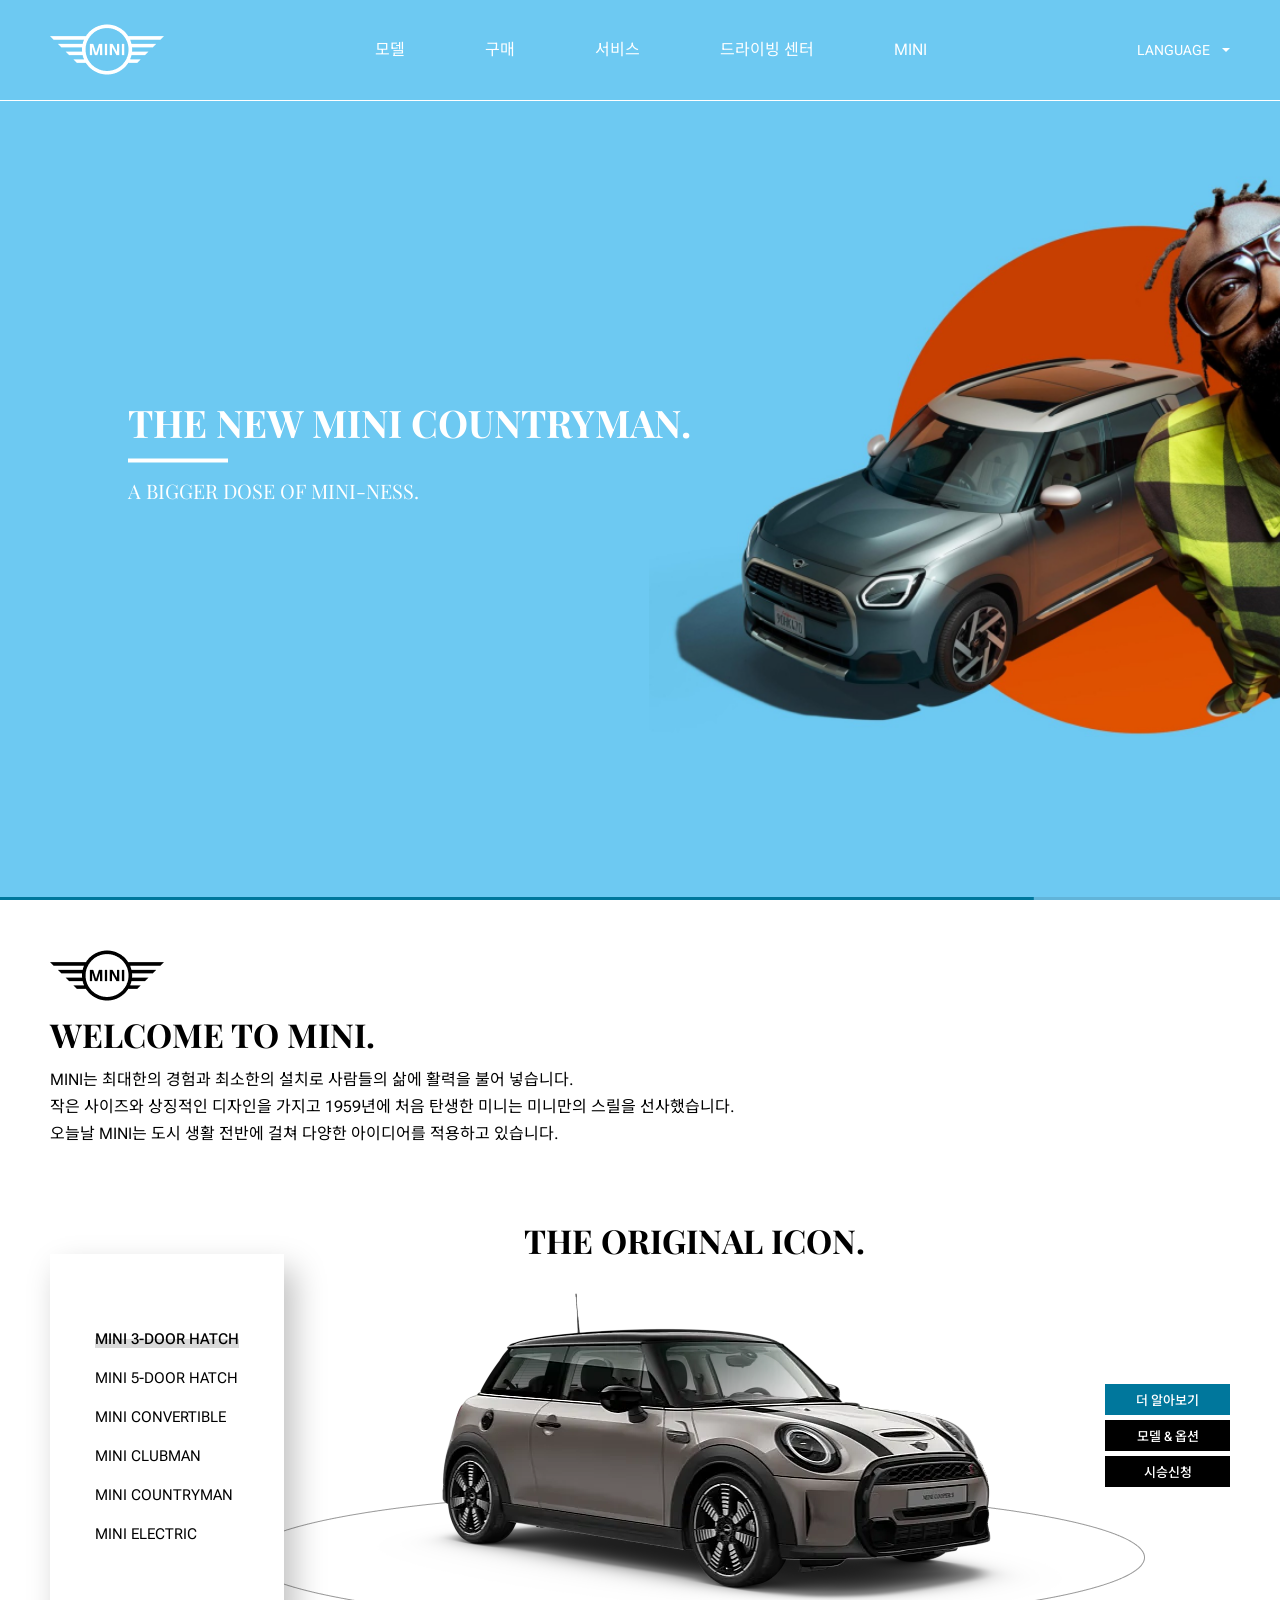
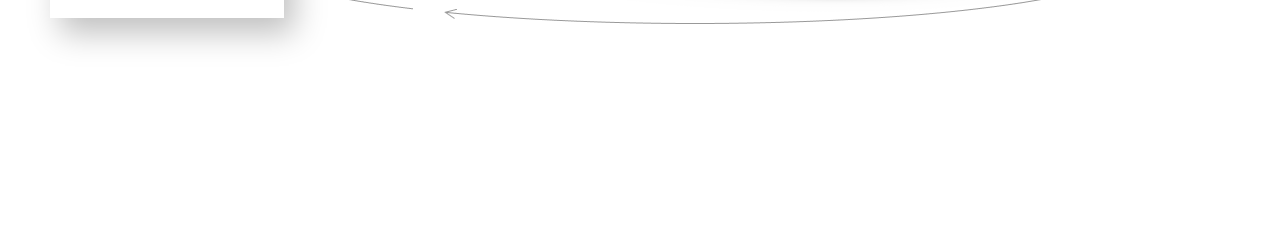
==== index.html @ 8cca173b "MINI/2" ====
<!DOCTYPE html>
<html lang="ko">
<head>
<meta charset="UTF-8">
<meta name="viewport" content="width=device-width, initial-scale=1.0">
<title>MINI</title>
<link rel="shortcut icon" href="images/etc/mini_ico.ico">
<link rel="preconnect" href="https://fonts.googleapis.com">
<link rel="preconnect" href="https://fonts.gstatic.com" crossorigin>
<link href="https://fonts.googleapis.com/css2?family=Noto+Sans+KR:wght@400;500;700&family=Playfair+Display:wght@400;500;600&family=Roboto+Flex:wght@400;500;700&display=swap" rel="stylesheet">
<link rel="stylesheet" href="https://cdn.jsdelivr.net/npm/swiper@11/swiper-bundle.min.css" />
<link rel="stylesheet" href="css/MINI.css">
<script src="https://cdn.jsdelivr.net/npm/swiper@11/swiper-bundle.min.js"></script>
<script src="https://code.jquery.com/jquery-1.12.4.min.js"></script>
<script src="JS/MINI.js"></script>
</head>
<body>
<div class="container">
        <div id="main">
            <div class="top" >
                <div class="top_inner">
                    <h1><a href="">로고</a></h1>
            <nav id="gnb">
                <ul>
                    <li><a href="">모델</a>
                        <div class="car_menu">
                            <div class="menu_inner">
                                <ul class="twoDepth">
                                    <li><a href=""><span>뉴 MINI 패밀리</span></a>
                                        <ul class="threeDepth">
                                            <li><a href="">New All-electric MINI Cooper</a></li>
                                            <li><a href="">New All-electric MINI Countryman</a></li>
                                            <li><a href="">New MINI Countryman</a></li>
                                        </ul>
                                    </li>
                                    <li><a href=""><span>전기차</span></a>
                                        <ul class="threeDepth">
                                            <li><a href="">MINI Electric</a></li>
                                        </ul>
                                    </li>
                                    <li><a href=""><span>내연기관차</span></a>
                                        <ul class="threeDepth">
                                            <li><a href="">MINI 3-Door Hatch</a></li>
                                            <li><a href="">MINI 5-Door Hatch</a></li>
                                            <li><a href="">MINI Convertible</a></li>
                                            <li><a href="">MINI Clubman</a></li>
                                            <li><a href="">MINI Countryman</a></li>
                                            <li><a href="">JOHN COOPER WORKS</a></li>
                                        </ul>
                                    </li>
                                </ul>
                                <div class="model_image">
                                    <img src="images/etc/gnb_new_1.png" alt=""></div>
                            </div>
                        </div>
                    </li>
                    <li><a href="">구매</a>
                        <div class="menu">
                            <div class="menu_inner">
                                <ul class="twoDepth">
                                    <li><a href="">Welcome to MINI</a>
                                        <ul class="threeDepth">
                                            <li><a href="">MINI 전시장</a></li>
                                            <li><a href="">MINI SHOP ONLINE </a></li>
                                            <li><a href="">시승 신청</a></li>
                                            <li><a href="">드라이빙 센터</a></li>
                                        </ul>
                                    </li>
                                    <li><a href="">MINI 프로모션</a>
                                        <ul class="threeDepth">
                                            <li><a href="">이 달의 프로모션</a></li>
                                        </ul>
                                    </li>
                                    <li><a href="">MINI 금융 & 보험</a>
                                        <ul class="threeDepth">
                                            <li><a href="">금융 프로그램</a></li>
                                            <li><a href="">보험 서비스</a></li>
                                        </ul>
                                    </li>
                                    <li><a href="">MINI USED CAR NEXT</a>
                                        <ul class="threeDepth">
                                            <li><a href="">공식 인증 중고차</a></li>
                                            <li><a href="">내 차 판매 문의</a></li>
                                            <li><a href="">희망 차량 등록 알림</a></li>
                                            <li><a href="">트레이드 인 & 재구매 프로그램</a></li>
                                        </ul>
                                    </li>
                                    <li><a href="">MINI 스페셜 세일즈</a>
                                        <ul class="threeDepth">
                                            <li><a href="">CORPORATE SALES</a></li>
                                            <li><a href="">DIPLOMAT SALES</a></li>
                                            <li><a href="">MILITARY SALES</a></li>
                                        </ul>
                                    </li>
                                </ul>
                            </div>
                        </div>
                    </li>
                    <li><a href="">서비스</a>
                        <div class="menu">
                            <div class="menu_inner">
                                <ul class="twoDepth">
                                    <li><a href="">MINI 서비스</a>
                                        <ul class="threeDepth">
                                            <li><a href="">보증서 / MSI 조회</a></li>
                                            <li><a href="">모빌리티 서비스</a></li>
                                            <li><a href="">MINI 서비스 캠페인</a></li>
                                            <li><a href="">고장 및 사고 관리</a></li>
                                        </ul>
                                    </li>
                                    <li><a href="">MINI 오리지널 부품 & 액세서리</a>
                                        <ul class="threeDepth">
                                            <li><a href="">오리지널 부품 정보</a></li>
                                            <li><a href="">부품 정보 조회</a></li>
                                            <li><a href="">오리지널 액세서리</a></li>
                                            <li><a href="">휠 & 타이어</a></li>
                                            <li><a href="">라이프 스타일</a></li>
                                        </ul>
                                    </li>
                                    <li><a href="">MINI 커넥티드</a>
                                        <ul class="threeDepth">
                                            <li><a href="">커넥티드 소개</a></li>
                                            <li><a href="">앱</a></li>
                                            <li><a href="">텔레서비스</a></li>
                                            <li><a href="">맵 업데이트</a></li>
                                            <li><a href="">디지털 서비스 샵</a></li>
                                        </ul>
                                    </li>
                                    <li><a href="">MINI 서비스 센터</a>
                                        <ul class="threeDepth">
                                            <li><a href="">MINI 서비스 센터 바로가기</a></li>
                                        </ul>
                                    </li>
                                </ul>
                            </div>
                        </div>
                    </li>
                    <li><a href="">드라이빙 센터</a></li>
                    <li><a href="">MINI</a>
                        <div class="menu">
                            <div class="menu_inner">
                                <ul class="twoDepth">
                                    <li><a href="">MINI 소식 & 이벤트</a>
                                        <ul class="threeDepth">
                                            <li><a href="">MINI 뉴스레터</a></li>
                                            <li><a href="">2024 MINI 모바일 캘린더</a></li>
                                            <li><a href="">2023/2024 MINI JCW CHALLENGE</a></li>
                                        </ul>
                                    </li>
                                    <li><a href="">혁신 & 디자인</a>
                                        <ul class="threeDepth">
                                            <li><a href="">MINI CONCEPT ACEMAN</a></li>
                                        </ul>
                                    </li>
                                    <li><a href="">컨택 포인트</a>
                                        <ul class="threeDepth">
                                            <li><a href="">MINI 커뮤니케이션 센터</a></li>
                                        </ul>
                                    </li>
                                </ul>
                            </div>
                        </div>
                    </li>
                </ul>
            </nav>
            <nav id="mobile">
                <ul>
                    <li><a href="">모델</a>
                        <ul class="twoDepth">
                            <li><a href="">뉴 MINI 패밀리</a>
                                <ul class="threeDepth">
                                    <li><a href="">New All-electric MINI Cooper</a></li>
                                    <li><a href="">New All-electric MINI Countryman</a></li>
                                    <li><a href="">New MINI Countryman</a></li>
                                </ul>
                            </li>
                            <li><a href="">전기차</a>
                                <ul class="threeDepth">
                                    <li><a href="">MINI Electric</a></li>
                                </ul>
                            </li>
                            <li><a href="">내연기관차</a>
                                <ul class="threeDepth">
                                    <li><a href="">MINI 3-Door Hatch</a></li>
                                    <li><a href="">MINI 5-Door Hatch</a></li>
                                    <li><a href="">MINI Convertible</a></li>
                                    <li><a href="">MINI Clubman</a></li>
                                    <li><a href="">MINI Countryman</a></li>
                                    <li><a href="">JOHN COOPER WORKS</a></li>
                                </ul>
                            </li>
                        </ul>
                    </li>
                    <li><a href="">구매</a>
                        <ul class="twoDepth">
                            <li><a href="">Welcome to MINI</a>
                                <ul class="threeDepth">
                                    <li><a href="">MINI 전시장</a></li>
                                    <li><a href="">MINI SHOP ONLINE </a></li>
                                    <li><a href="">시승 신청</a></li>
                                    <li><a href="">드라이빙 센터</a></li>
                                </ul>
                            </li>
                            <li><a href="">MINI 프로모션</a>
                                <ul class="threeDepth">
                                    <li><a href="">이 달의 프로모션</a></li>
                                </ul>
                            </li>
                            <li><a href="">MINI 금융 & 보험</a>
                                <ul class="threeDepth">
                                    <li><a href="">금융 프로그램</a></li>
                                    <li><a href="">보험 서비스</a></li>
                                </ul>
                            </li>
                            <li><a href="">MINI USED CAR NEXT</a>
                                <ul class="threeDepth">
                                    <li><a href="">공식 인증 중고차</a></li>
                                    <li><a href="">내 차 판매 문의</a></li>
                                    <li><a href="">희망 차량 등록 알림</a></li>
                                    <li><a href="">트레이드 인 & 재구매 프로그램</a></li>
                                </ul>
                            </li>
                            <li><a href="">MINI 스페셜 세일즈</a>
                                <ul class="threeDepth">
                                    <li><a href="">CORPORATE SALES</a></li>
                                    <li><a href="">DIPLOMAT SALES</a></li>
                                    <li><a href="">MILITARY SALES</a></li>
                                </ul>
                            </li>
                        </ul>
                    </li>
                    <li><a href="">서비스</a>
                        <ul class="twoDepth">
                            <li><a href="">MINI 서비스</a>
                                <ul class="threeDepth">
                                    <li><a href="">보증서 / MSI 조회</a></li>
                                    <li><a href="">모빌리티 서비스</a></li>
                                    <li><a href="">MINI 서비스 캠페인</a></li>
                                    <li><a href="">고장 및 사고 관리</a></li>
                                </ul>
                            </li>
                            <li><a href="">MINI 오리지널 부품 & 액세서리</a>
                                <ul class="threeDepth">
                                    <li><a href="">오리지널 부품 정보</a></li>
                                    <li><a href="">부품 정보 조회</a></li>
                                    <li><a href="">오리지널 액세서리</a></li>
                                    <li><a href="">휠 & 타이어</a></li>
                                    <li><a href="">라이프 스타일</a></li>
                                </ul>
                            </li>
                            <li><a href="">MINI 커넥티드</a>
                                <ul class="threeDepth">
                                    <li><a href="">커넥티드 소개</a></li>
                                    <li><a href="">앱</a></li>
                                    <li><a href="">텔레서비스</a></li>
                                    <li><a href="">맵 업데이트</a></li>
                                    <li><a href="">디지털 서비스 샵</a></li>
                                </ul>
                            </li>
                            <li><a href="">MINI 서비스 센터</a>
                                <ul class="threeDepth">
                                    <li><a href="">MINI 서비스 센터 바로가기</a></li>
                                </ul>
                            </li>
                        </ul>
                    </li>
                    <li><a href="">드라이빙 센터</a></li>
                    <li><a href="">MINI</a>
                        <ul class="twoDepth">
                            <li><a href="">MINI 소식 & 이벤트</a>
                                <ul class="threeDepth">
                                    <li><a href="">MINI 뉴스레터</a></li>
                                    <li><a href="">2024 MINI 모바일 캘린더</a></li>
                                    <li><a href="">2023/2024 MINI JCW CHALLENGE</a></li>
                                </ul>
                            </li>
                            <li><a href="">혁신 & 디자인</a>
                                <ul class="threeDepth">
                                    <li><a href="">MINI CONCEPT ACEMAN</a></li>
                                </ul>
                            </li>
                            <li><a href="">컨택 포인트</a>
                                <ul class="threeDepth">
                                    <li><a href="">MINI 커뮤니케이션 센터</a></li>
                                </ul>
                            </li>
                        </ul>
                    </li>
                </ul>
            </nav>
            <div class="lang">
                <a href="">LANGUAGE</a>
                <ul>
                    <li><a href="">KOR</a></li>
                    <li><a href="">ENG</a></li>
                    <li><a href="">JPN</a></li>
                </ul>
            </div>
            <a href="" id="tab">tab</a>
                </div>
            </div>
        <div id="main_slider">
            <div class="main_swiper mainSwiper">
                <div class="swiper-wrapper">
                    <div class="swiper-slide">
                        <div class="desktop">
                            <img class="over" src="images/etc/slider1_hover.png" alt="">
                            <img class="default" src="images/etc/slider1.png" alt="slider1">                        
                        </div>
                        <div class="mobile">
                            <img class="over" src="images/etc/slider1_m_hover.png" alt="">
                            <img class="default" src="images/etc/slider1_m.png" alt="slider1"> 
                        </div>
                        <div class="desc">
                            <h4>THE NEW MINI COUNTRYMAN.</h4>
                            <span></span>
                            <p class="subtitle">A BIGGER DOSE OF MINI-NESS.</p>
                        </div>
                    </div>
                    <div class="swiper-slide">
                        <div class="desktop">
                            <img class="over" src="images/etc/slider2_hover.png" alt="slider2">
                            <img class="default" src="images/etc/slider2.png" alt="">        
                        </div>
                        <div class="mobile">
                            <img class="over" src="images/etc/slider2_m_hover.png" alt="">
                            <img class="default" src="images/etc/slider2_m.png" alt="slider1"> 
                        </div>
                        <div class="desc">
                            <h4>THE NEW ALL-ELECTRIC MINI<br>COUNTRYMAN.</h4>
                            <span></span>
                            <p class="subtitle">LOOK WHO’S GONE ELECTRIC.</p>
                        </div>
                    </div>
                    <div class="swiper-slide">
                        <div class="desktop">
                            <img class="over" src="images/etc/slider3_hover.png" alt="slider3">
                            <img class="default" src="images/etc/slider3.png" alt="">
                        </div>
                        <div class="mobile">
                            <img class="over" src="images/etc/slider3_m_hover.png" alt="">
                            <img class="default" src="images/etc/slider3_m.png" alt="slider1"> 
                        </div>
                        <div class="desc">
                            <h4>THE NEW ALL-ELECTRIC MINI<br>COOPER.</h4>
                            <span></span>
                            <p class="subtitle">100% CONCENTRATED COOPER.</p>
                        </div>
                    </div>
                </div>
                <div class="autoplay-progress">
                    <svg viewBox="0 0 100 10">
                        <line x1="0" y1="0" x2="100" y2="0">
                    </svg>
                <span></span>
                </div>
            </div>
        </div>
    </div>
    <div id="sub">
        <div class="heading">
            <h3><img src="images/etc/sub_logo.png" alt="MINI"></h3>
            <h4>WELCOME TO MINI.</h4>
            <div class="desc">
                <span>MINI는 최대한의 경험과 최소한의 설치로 사람들의 삶에 활력을 불어 넣습니다.</span>
                <span>작은 사이즈와 상징적인 디자인을 가지고 1959년에 처음 탄생한 미니는 미니만의 스릴을 선사했습니다. </span>
                <span>오늘날 MINI는 도시 생활 전반에 걸쳐 다양한 아이디어를 적용하고 있습니다.</span>        
            </div>

        </div>
        <div id="car_configurator">
            <nav class="car">
                <ul>
                    <li class="on three_door" ><a href=""><span class="three_door">MINI 3-DOOR HATCH</span> </a></li>
                    <li class="five_door"><a href=""><span class="five_door">MINI 5-DOOR HATCH</span> </a></li>
                    <li class="conver"><a href=""><span class="conver">MINI CONVERTIBLE</span> </a></li>
                    <li class="club"><a href=""><span class="club">MINI CLUBMAN</span> </a></li>
                    <li class="country"><a href=""> <span class="country">MINI COUNTRYMAN</span> </a></li>
                    <li class="elec"><a href=""> <span class="elec">MINI ELECTRIC</span> </a></li>
                </ul>
            </nav>
            <div class="car_detail">
                <ul>
                    <li class="active">
                        <h4>THE ORIGINAL ICON.</h4>
                        <img src="images/3_door/car_0.png" alt="" draggable="false">
                        <div class="information">
                            <p class="seater">4인승</p>
                            <p class="luggage">211 – 731 L 트렁크 공간</p>
                            <p class="power">최고 출력: 100 KW (136 PS) – 141KW (192 PS)</p>
                        </div>
                    </li>
                    <li>
                        <h4>THE ORIGINAL ICON, BUT MORE DOORS.</h4>
                        <img src="images/5-door/car_0.png" alt="" draggable="false">
                        <div class="information">
                            <p class="seater">4인승</p>
                            <p class="luggage">211 – 731 L 트렁크 공간</p>
                            <p class="power">최고 출력: 100 KW (136 PS) – 141KW (192 PS)</p>
                        </div>
                    </li>
                    <li>
                        <h4>PURE UNFILTERED EXCITEMENT.</h4>
                        <img src="images/convertible/car_0.png" alt="" draggable="false">
                        <div class="information">
                            <p class="seater">4인승</p>
                            <p class="luggage">160 – 215 L 트렁크 공간</p>
                            <p class="power">최고 출력: 100 KW (136 PS) – 141 KW (192 PS)</p>
                        </div>
                        
                    </li>
                    <li>
                        <h4><p>THE MOST REFINED, </p>SOPHISTICATED MINI EVER MADE.</h4>
                        <img src="images/clubman/car_0.png" alt="" draggable="false">
                        <div class="information">
                            <p class="seater">5인승</p>
                            <p class="luggage">360 – 1250 L 트렁크 공간</p>
                            <p class="power">최고 출력: 100 KW (136 PS) – 141KW (192 PS)</p>
                        </div>
                    </li>
                    <li>
                        <h4>GET READY TO START EXPLORING.</h4>
                        <img src="images/countryman/car_0.png" alt="" draggable="false">
                        <div class="information">
                            <p class="seater">5인승</p>
                            <p class="luggage">450 – 1390 L 트렁크 공간</p>
                            <p class="power">최고 출력: 100 KW (136 PS) – 141KW (192 PS)</p>
                        </div>
                        
                    </li>
                    <li>
                        <h4>THE FIRST ALL-ELECTRIC MINI.</h4>
                        <img class="elec" src="images/electric/car_0.png" alt="" draggable="false">
                        <div class="information">
                            <p class="seater">4인승</p>
                            <p class="luggage">211 – 731 L 트렁크 공간</p>
                            <p class="power">최고 출력: 135 kW (184 PS)</p>
                            <p class="acceration">0-100 km/h: 7.3초</p>    
                        </div>
                    </li>
                </ul>
            </div>
            <div class="button">
                <ul>
                    <li><a href="" class="more">더 알아보기</a></li>
                    <li><a href="" class="select">모델 & 옵션</a></li>
                    <li><a href="" class="test">시승신청</a></li>
                </ul>
            </div>
        </div>
    </div>
</div>



</body>
</html>
---- css/MINI.css ----
@charset "utf-8";
body, h1, h2, h3, h4, h5, h6, p, ul, ol, table, dl, dd {
	margin: 0;
	padding: 0;
}
h1 {
	font-size: 16px;
}
a {
	text-decoration: none;
	color: #000;
}
ul, ol, li {
	list-style: none;
}
img {
	max-width: 100%;
	vertical-align: top;
	border: none;
}
body {
    font-family: "Roboto Flex", "Playfair Display", "Noto Sans KR", sans-serif ;
}
body.fixed {
	overflow-y: hidden;
}
#main {
	height: 100vh;
	position: relative;
	overflow-x: hidden;
	font-size: 1em;
}
#main .top {
	position: absolute;
	left: 0;
	top: 0;
	width: 100%;
	border-bottom: 1px solid #fff;
	z-index: 1000;
	position: relative;
	transition: 0.2s;
}
#main .top.active {
	background-color: #fff;
}
#main .top .top_inner {
	max-width: 1180px;
	height: 100px;
	margin: 0 auto;
	display: flex;
	justify-content: space-between;
	align-items: center;
}
#main .top .top_inner h1 a {
	display: block;
	width: 115px;
	height: 52px;
	text-indent: -999px;
	overflow: hidden;
	background: url(../images/etc/main_logo.png);
}
#main .top.active .top_inner h1 a {
	background: url(../images/etc/sub_logo.png);
}
#gnb > ul {
	display: flex;
	justify-content: space-between;
	white-space: nowrap;
}
#gnb > ul > li > a {
	display: block;
	padding: 0 40px;
	line-height: 100px;
	color: #fff;
	position: relative;
} 
#gnb > ul > li.on > a::after,
#gnb > ul > li:hover > a::after {
	position: absolute;
	content: "";
	left: 0;
	bottom: 0;
	height: 3px;
	width: 100%;
	background-color: #00779C;
}
#main .top.active #gnb > ul > li > a {
	font-weight: 500;
	color: #000;
}
#main .top.active #gnb > ul > li.on > a,
#main .top.active #gnb > ul > li:hover > a {
	color: #00779C;
}
#gnb .car_menu,
#gnb .menu {
	display: none;
	position: absolute;
	left: 0;
	top: 100px;
	width: 100%;
	padding: 50px 0;
	margin: 0 auto;
	background-color: #fff;
	border-top: 1px solid #e1e1e1;
}
#gnb .menu {
	height: 400px;
}
/* #gnb .menu */
#gnb .car_menu .menu_inner {
	display: flex;
	justify-content: space-between;
	align-items: flex-start;
	max-width: 1180px;
	margin: 0 auto;
}
#gnb .car_menu .menu_inner .model_image img {
	width: 100%;
	height: 100%;
	object-fit: cover;
}
#gnb > ul > li > .car_menu .menu_inner ul.twoDepth {
	display: flex;
	flex-direction: column;
	justify-content: space-between;
	gap: 10px;
}
#gnb .car_menu > .menu_inner ul.twoDepth {
	display: flex;
	justify-content: space-between;
	gap: 50px;

}
#gnb .car_menu > .menu_inner ul.twoDepth > li span {
	display: inline-block;
	line-height: 50px;
	font-weight: 500;
}
#gnb .car_menu > .menu_inner ul.threeDepth li {
	border-bottom: 1px solid #f1f1f1;
	transition: 0.2s;
}
#gnb .car_menu > .menu_inner ul.threeDepth li:hover,
#gnb .car_menu > .menu_inner ul.threeDepth li.on {
	border-bottom: 1px solid #00779C;
	position: relative;
} 
#gnb .car_menu > .menu_inner ul.threeDepth li:hover::after,
#gnb .car_menu > .menu_inner ul.threeDepth li.on::after {
	position: absolute;
	content: "";
	top: 50%;
	transform: translateY(-50%);
	right: -10px;
	width: 6px;
	height: 10px;
	background: url(../images/etc/arrow.png);
}
#gnb .car_menu > .menu_inner ul.threeDepth li a {
	display: inline-block;
	line-height: 50px;
}
#gnb .car_menu > .menu_inner ul.threeDepth li.on a,
#gnb .car_menu > .menu_inner ul.threeDepth li:hover a {
	color: #00779C;
}
/**/
#gnb .menu .menu_inner > ul.twoDepth {
	display: flex;
	justify-content: space-between;
	width: 800px;
	margin: 0 auto;
	z-index: 1000;
}
#gnb .menu .menu_inner > ul.twoDepth > li {
	text-align: center;
}
#gnb .menu .menu_inner > ul.twoDepth > li > a {
	display: inline-block;
	line-height: 50px;
	font-weight: 500;
}
#gnb .menu .menu_inner > ul.twoDepth > li.on > a, 
#gnb .menu .menu_inner > ul.twoDepth > li:hover > a {
	color: #00779C;
}
#gnb .menu .menu_inner > ul.twoDepth ul.threeDepth li a {
	display: inline-block;
	line-height: 50px;
	color: #444;
}
#gnb .menu .menu_inner > ul.twoDepth ul.threeDepth li a:focus,
#gnb .menu .menu_inner > ul.twoDepth ul.threeDepth li a:hover {
	text-decoration: underline;
}
#mobile {
	display: none;
}
/*나중에 하기*/

#main .top .top_inner .lang {
	position: relative;	
}
#main .top .top_inner .lang > a {
	display: block;
	color: #fff;
	font-size: 0.875em;
	padding-right: 20px;
}
#main .top .top_inner .lang ul {
	display: none;
	position: absolute;
	left: 50%;
	transform: translateX(-50%);
	top: 20px;
	z-index: 1001;
}
#main .top .top_inner .lang ul li > a {
	display: block;
	padding: 10px 30px;
	background-color: #f5f5f5;
	color: #000;
	/* border-bottom: 1px solid #999; */
	font-size: 0.875em;
}
#main .top.active .top_inner .lang > a {
	color: #000;
}
#main .top .top_inner .lang > a::after {
	position: absolute;
	content: "";
	right: 0;
	top: 40%;
	height: 2px;
	border: 4px solid transparent;
	transform: rotate(0);
	border-top-color: #fff;
	border-style: solid;
	transition: 0.2s;
}
#main .top .top_inner .lang.active > a::after {
	top: 0;
	transform: rotate(180deg);
}
#main .top.active .top_inner .lang > a::after {
	border-top-color: #000;
}
#main .top .top_inner a#tab {
	display: none;
}
#main_slider {
	width: 100%;
	height: 100%;
	position: absolute;
	left: 0;
	top: 0;
}
#main_slider .main_swiper {
	position: relative;
	width: 100%;
	height: 100%;
	overflow: hidden;
}
#main_slider .swiper-slide .desc {
	position: absolute;
	left: 10%;
	top: 50%;
	transform: translateY(-50%);
	color: #fff;
}
#main_slider .swiper-slide .desc h4 {
	font-size: 2.375em;
	font-family: "Playfair Display";
}
#main_slider .swiper-slide .desc span {
	display: inline-block;
	padding: 2px 50px;
	background-color: #fff;
}
#main_slider .swiper-slide .desc p.subtitle {
	font-size: 1.25em;
	padding-top: 10px;
	font-family: "Playfair Display";
}
#main_slider .swiper-slide .desktop img {
	width: 100%;
	height: 100%;
	object-fit: cover;
	position: relative;
}
#main_slider .swiper-slide .desktop img.default,
#main_slider .swiper-slide .desktop img.over {
	position: absolute;
	left: 0;
	top: 0;
}
#main_slider .swiper-slide .desktop img.default {
	opacity: 1;
}
#main_slider .swiper-slide .desktop img.over {
	opacity: 0;
}
#main_slider:hover .swiper-slide .desktop img.default {
	opacity: 0;
}
#main_slider:hover .swiper-slide .desktop img.over {
	opacity: 1;
}
#main_slider .swiper-slide .mobile {
	display: none;
}
#main_slider .swiper-slide .mobile img {
	width: 100%;
	height: 100%;
	object-fit: cover;
	position: relative;
}
#main_slider .swiper-slide .mobile img.default,
#main_slider .swiper-slide .mobile img.over {
	position: absolute;
	left: 0;
	top: 0;
}
#main_slider .swiper-slide .mobile img.default {
	opacity: 1;
}
#main_slider .swiper-slide .mobile img.over {
	opacity: 0;
}
#main_slider:hover .swiper-slide .mobile img.default {
	opacity: 0;
}
#main_slider:hover .swiper-slide .mobile img.over {
	opacity: 1;
}
#main_slider .autoplay-progress {
	position: absolute;
	left: 0;
	bottom: 0;
	z-index: 10;
	width: 100%;
	height: 3px;
	background-color: rgba(0, 0, 0, 0.1);
}
#main_slider .autoplay-progress svg {
	--progress: 0;
	position: absolute;
	left: 0;
	top: 0;
	z-index: 10;
	width: 100%;
	stroke-width: 4px;
	stroke: #00779C;
	fill: none;
	stroke-dashoffset: calc(100 * (1 - var(--progress)));
	stroke-dasharray: 100;
}
@media only screen and (max-width:1180px) {
	#main {
		font-size: 0.9375em;
	}
	#main .top .top_inner {
		padding: 0 20px;
	}
	#gnb > ul > li > a {
		padding: 0 30px;
	}
	#gnb .car_menu .menu_inner {
		padding: 0 20px;
		gap: 20px;
	}
}
@media only screen and (max-width:980px) {
	#main {
		font-size: 0.875em;
	}
	#gnb {
		display: none;
	}
	#mobile {
		display: none;
		position: fixed;
		right: 0;
		top: 100px;
		padding: 40px 20px;
		width: 90vw;
		height: 100vh;
		background-color: #fff;
		box-sizing: border-box;
		word-break: keep-all;
	}
	#mobile > ul {
		position: relative;
	}
	#mobile > ul > li {
		width: 40%;
		padding: 0 10px;
		border-bottom: 1px solid #eee;
		box-sizing: border-box;
	}
	#mobile > ul > li > a {
		line-height: 60px;
		font-weight: 500;
		padding: 10px 0;
		position: relative;
	}
	#mobile > ul > li.on > a::after,
	#mobile > ul > li:hover > a::after {
		position: absolute;
		bottom: 0;
		left: 0;
		content: "";
		width: 100%;
		height: 2px;
		background-color: #00779C;
	}
	#mobile > ul > li.on > a,
	#mobile > ul > li:hover > a {
		color: #00779C;
	}
	#mobile > ul > li ul.twoDepth {
		display: none;
		position: absolute;
		left: 40%;
		top: 0;
		width: 60%;
		height: 100%;
		padding-left: 20px;

		/* background-color: #9995; */
	}
	#mobile > ul > li ul.twoDepth > li {
		text-align: left;
		background-color: #fff;
		text-wrap: nowrap;
	}
	#mobile > ul > li ul.twoDepth > li > a {
		line-height: 40px;
		position: relative;
		padding-right: 30px;
	}
	#mobile > ul > li ul.twoDepth > li.on > a,
	#mobile > ul > li ul.twoDepth > li:hover > a {
		color: #00779C;
	}
	#mobile > ul > li ul.twoDepth > li.on > a::after,
	#mobile > ul > li ul.twoDepth > li:hover > a::after {
		position: absolute;
		content: "";
		right: 0;
		top: 50%;
		transform: translateY(-50%);
		width: 6px;
		height: 10px;
		background: url(../images/etc/arrow.png);
		transition: 0.2s;
	} 
	#mobile > ul > li ul.twoDepth > li.on > a::after{
		top: 20%;
		transform: rotate(90deg);
	}
	#mobile > ul > li ul.twoDepth > li ul.threeDepth {
		display: none;
		word-break: keep-all;

		margin-right: 10px;
	}
	#mobile > ul > li ul.twoDepth > li ul.threeDepth li {
		background-color: #f6f6f6;
		border-bottom: 1px solid #eaeaea;
		padding-left: 10px;
	}
	#mobile > ul > li ul.twoDepth > li ul.threeDepth li:last-child {
		border-bottom: none;
	}
	#mobile > ul > li ul.twoDepth > li ul.threeDepth li a {
		line-height: 40px;
		/* padding-left: 10px; */
		color: #444;
		font-size: 0.9375em;
	}
	#mobile > ul > li ul.twoDepth > li ul.threeDepth li:hover a {
		text-decoration: underline;
	}
	#main .top .top_inner .lang {
		display: none;
	}
	#main .top .top_inner a#tab.open {
		display: block;
		width: 30px;
		height: 18px;
		text-indent: -999px;
		overflow: hidden;
		background: url(../images/etc/tab_white.png);
	}
	#main .top.active .top_inner a#tab.open {
		background: url(../images/etc/tab.png);
	}
	#main .top .top_inner a#tab.close {
		display: block;
		width: 26px;
		height: 26px;
		text-indent: -999px;
		overflow: hidden;
		background: url(../images/etc/tab_close.png);
	}
	#main_slider .swiper-slide .desktop {
		display: none;
	}
	#main_slider .swiper-slide .mobile {
		display: block;
	}
}
@media only screen and (max-width:560px) {
	#main {
		font-size: 0.875em;
	}
	#main .top .top_inner h1 a {
		display: block;
		width: 80px;
		height: 35px;
		text-indent: -999px;
		overflow: hidden;
		background: url(../images/etc/main_logo_m.png);
	}
	#main .top.active .top_inner h1 a {
		background: url(../images/etc/sub_logo_m.png);
	}
	#main_slider .swiper-slide .desc h4 {
		font-size: 1.375em;
	}
	#main_slider .swiper-slide .desc p.subtitle {
		font-size: 1em;
	}
}

#sub {
	max-width: 1180px;
	/* height: 100vh; */
	margin: 0 auto;
	padding-bottom: 120px;
	font-size: 1em;
	word-break: keep-all;
}
#sub .heading {
	margin-top: 50px;
}
#sub h4 {
	font-family: "Playfair Display";
	font-size: 2.0625em;
	padding: 10px 0;
	display: flex;
}
#sub .desc {
	display: flex;
	flex-direction: column;
}
#sub .desc span {
	/* font-size: 0.875em; */
	line-height: 1.7;
	word-break: break-word;
}
#car_configurator {
	display: flex;
	justify-content: space-between;
	align-items: center;
	padding: 60px 0;
}
#car_configurator nav.car {
	display: block;
	padding: 4.375em 2.5em;
	background: #FFF;
	box-shadow: 10px 15px 30px 0px rgba(0, 0, 0, 0.25);
}
#car_configurator nav.car ul {
	white-space: nowrap;
	display: flex;
	flex-direction: column;
	gap: 10px;
}
#car_configurator nav.car ul li a {
	display: block;
	padding: 5px;
}
#car_configurator nav.car ul li a span {
	font-size: 0.9375em;
}
#car_configurator nav.car ul li:hover a {
	text-decoration: underline;
	color: #555;
}
#car_configurator nav.car ul li.on a span {
	background: linear-gradient(180deg,hsla(0,0%,100%,0) 50%, transparent 0);
}

#car_configurator nav.car ul li.on a span.three_door {
	font-weight: 500;
	background: linear-gradient(180deg,hsla(0,0%,100%,0) 50%,#d9d9d9 0);
}
#car_configurator nav.car ul li.on a span.five_door {
	font-weight: 500;
	background: linear-gradient(180deg,hsla(0,0%,100%,0) 50%,#5381AC 0);
}
#car_configurator nav.car ul li.on a span.conver {
	font-weight: 500;
	background: linear-gradient(180deg,hsla(0,0%,100%,0) 50%,#CED54B 0);
}
#car_configurator nav.car ul li.on a span.club {
	font-weight: 500;
	background: linear-gradient(180deg,hsla(0,0%,100%,0) 50%,#AA2D2A 0);
}
#car_configurator nav.car ul li.on a span.country {
	font-weight: 500;
	background: linear-gradient(180deg,hsla(0,0%,100%,0) 50%,#9CAF88 0);
}
#car_configurator nav.car ul li.on a span.elec {
	font-weight: 500;
	background: linear-gradient(180deg,hsla(0,0%,100%,0) 50%,#E1CA00 0);
}

#car_configurator .car_detail ul li {
	display: none;
	position: relative;
}
#car_configurator .car_detail ul li img {
	width: 100%;
	height: 100%;
	object-fit: cover;
}
#car_configurator .car_detail ul li.active {
	display: block;
}
#car_configurator .car_detail ul li h4 {
	position: absolute;
	left: 50%;
	transform: translateX(-50%);
	top: 0;
	text-align: center;
	display: inline-block;
	white-space: nowrap;
}
#car_configurator .car_detail ul li::after {
	position: absolute;
	content: "";
	left: 50%;
	bottom: 40px;
	transform: translateX(-50%);
	width: 900px;
	height: 133px;
	background: url(../images/etc/car_image_bg.png) no-repeat;
	background-size: cover;
	z-index: -1;
}
#car_configurator .car_detail ul li img.elec {
	background: url(../images/etc/electric_badge.png) no-repeat;
	background-position: 80% 30%;
}

#car_configurator .car_detail ul li .title {
	text-align: center;
}
#car_configurator .car_detail ul li.active {
	display: block;
}
#car_configurator .car_detail ul li .information  {
	display: none;
	position: absolute;
	left: 0;
	bottom: 0;
}
#car_configurator .car_detail ul li .information p {
	position: relative;
	line-height: 30px;
	white-space: nowrap;
	font-size: 0.9375em;
}
#car_configurator .car_detail ul li .information p.seater::before {
	position: absolute;
	left: -30px;
	top: 50%;
	transform: translateY(-50%);
	content: "";
	width: 17px;
	height: 20px;
	background: url(../images/etc/icon_seater.png) no-repeat;
}
#car_configurator .car_detail ul li .information p.luggage::before {
	position: absolute;
	left: -30px;
	top: 50%;
	transform: translateY(-50%);
	content: "";
	width: 20px;
	height: 18px;
	background: url(../images/etc/icon_luggage.png) no-repeat;
}
#car_configurator .car_detail ul li .information p.power::before {
	position: absolute;
	left: -30px;
	top: 50%;
	transform: translateY(-50%);
	content: "";
	width: 21px;
	height: 20px;
	background: url(../images/etc/icon_power.png) no-repeat;
}
#car_configurator .car_detail ul li .information p.acceration::before {
	position: absolute;
	left: -30px;
	top: 50%;
	transform: translateY(-50%);
	content: "";
	width: 21px;
	height: 22px;
	background: url(../images/etc/icon_acceleration.png) no-repeat;
}
#car_configurator .button {
	white-space: nowrap;
}
#car_configurator .button ul {
	display: flex;
	flex-direction: column;
	gap: 5px;
}
#car_configurator .button ul li a {
	display: block;
	padding: 5px 30px;
	background-color: #000;
	color: #fff;
	font-size: 0.8125em;
	font-weight: 500;
	text-align: center;
	border: 1px solid transparent;
	transition: 0.3s;
	box-sizing: border-box;
}
#car_configurator .button ul li:hover a {
	background-color: transparent;
	border: 1px solid #000;
	color: #000;
}
#car_configurator .button ul li a.more {
	background-color: #00779C;
}
#car_configurator .button ul li:hover a.more {
	background-color: transparent;
	border: 1px solid #00779C;
	color: #00779C;
}
@media only screen and (max-width:1180px) {
	#sub {
		/* overflow-x: hidden; */
		font-size: 0.9375em;
		padding: 0 20px;
	}
	#sub h4 {
		font-size: 1.875em;
	}
	#car_configurator {
		display: block;
	}
	#car_configurator .car_detail ul li::after {
		left: auto;
		bottom: auto;
		right: 0;
		top: 20px;
		width: 5em;
		height: 5em;
		background: url(../images/etc/icon_360deg.png);
		background-size: cover;
		border-radius: 45px;
		box-shadow: 2px 2px 10px #444;
		z-index: 1;
	}
	#car_configurator nav.car {
		box-shadow: none;
		padding: 0;
	}
	#car_configurator nav.car ul {
		white-space: nowrap;
		display: flex;
		flex-direction: row;
		justify-content: center;
		gap: 0;
	}
	#car_configurator nav.car ul li {
		text-align: center;
		border-left: 1px solid #9995;
	}
	#car_configurator nav.car ul li:first-child {
		border-left: none;
	}
	#car_configurator nav.car ul li.on a {
		position: relative;
	}
	#car_configurator nav.car ul li.on a::after {
		position: absolute;
		content: "";
		left: 0;
		bottom: 0;
		height: 3px;
		width: 100%;
		background-color: transparent;
	}	
	#car_configurator nav.car ul li.on.three_door a::after {
		background-color: #d9d9d9;
	}
	#car_configurator nav.car ul li.on.five_door a::after {
		background-color: #5381AC;
	}
	#car_configurator nav.car ul li.on.conver a::after {
		background-color: #CED54B;
	}
	#car_configurator nav.car ul li.on.club a::after {
		background-color: #AA2D2A;
	}
	#car_configurator nav.car ul li.on.country a::after {
		background-color: #9CAF88;
	}
	#car_configurator nav.car ul li.on.elec a::after {
		background-color: #E1CA00;
	}
	#car_configurator nav.car ul li.on a span.three_door,
	#car_configurator nav.car ul li.on a span.five_door,
	#car_configurator nav.car ul li.on a span.conver,
	#car_configurator nav.car ul li.on a span.club,
	#car_configurator nav.car ul li.on a span.country,
	#car_configurator nav.car ul li.on a span.elec {
		background: none;
	}
	#car_configurator nav.car ul li a {
		padding: 20px;
	}
	#car_configurator .car_detail ul li h4 {
		top: auto;
		bottom: -30px;
		font-size: 1.875em;
	}
	#car_configurator .button {
		margin-top: 50px;
	}
	#car_configurator .button ul {
		width: 60%;
		margin: 0 auto;
	}

}
@media only screen and (max-width:980px) {
	#car_configurator nav.car ul {
		white-space: nowrap;
		display: flex;
		flex-wrap: wrap;
		flex-direction: row;
		justify-content: center;
		gap: 10px;
	}
	#car_configurator nav.car ul li {
		border-left: none;
		/* border-bottom: 1px solid #9995; */
		width: calc((100% - 20px)/ 3);
		background-color: #eaeaea;
		border-radius: 10px;
	}
	#car_configurator nav.car ul li a {
		display: inline-block;
		padding: 10px;
	}
	#car_configurator .car_detail ul li h4 {
		font-size: 1.3em;
	}
}

@media only screen and (max-width:560px) {
	#sub {
		font-size: 0.875em;
	}
	#car_configurator nav.car ul li {
		width: calc((100% - 40px) / 2);
	}
	#car_configurator .car_detail ul li::after {
		left: auto;
		bottom: auto;
		right: 0;
		top: 20px;
		width: 4.375em;
		height: 4.375em;
		background: url(../images/etc/icon_360deg_m.png);
		background-size: cover;
		border-radius: 45px;
		box-shadow: 2px 2px 10px #444;
		z-index: 1;
	}
	#car_configurator .car_detail ul li h4 {
		display: none;
	}
	#car_configurator .button {
		margin-top: 20px;
	}
	#car_configurator nav.car ul li:hover a {
		text-decoration: none;
	}
	#car_configurator .car_detail ul li img.elec {
		background: url(../images/etc/electric_m_badge.png) no-repeat;
		background-position: 80% 20%;
	}

}
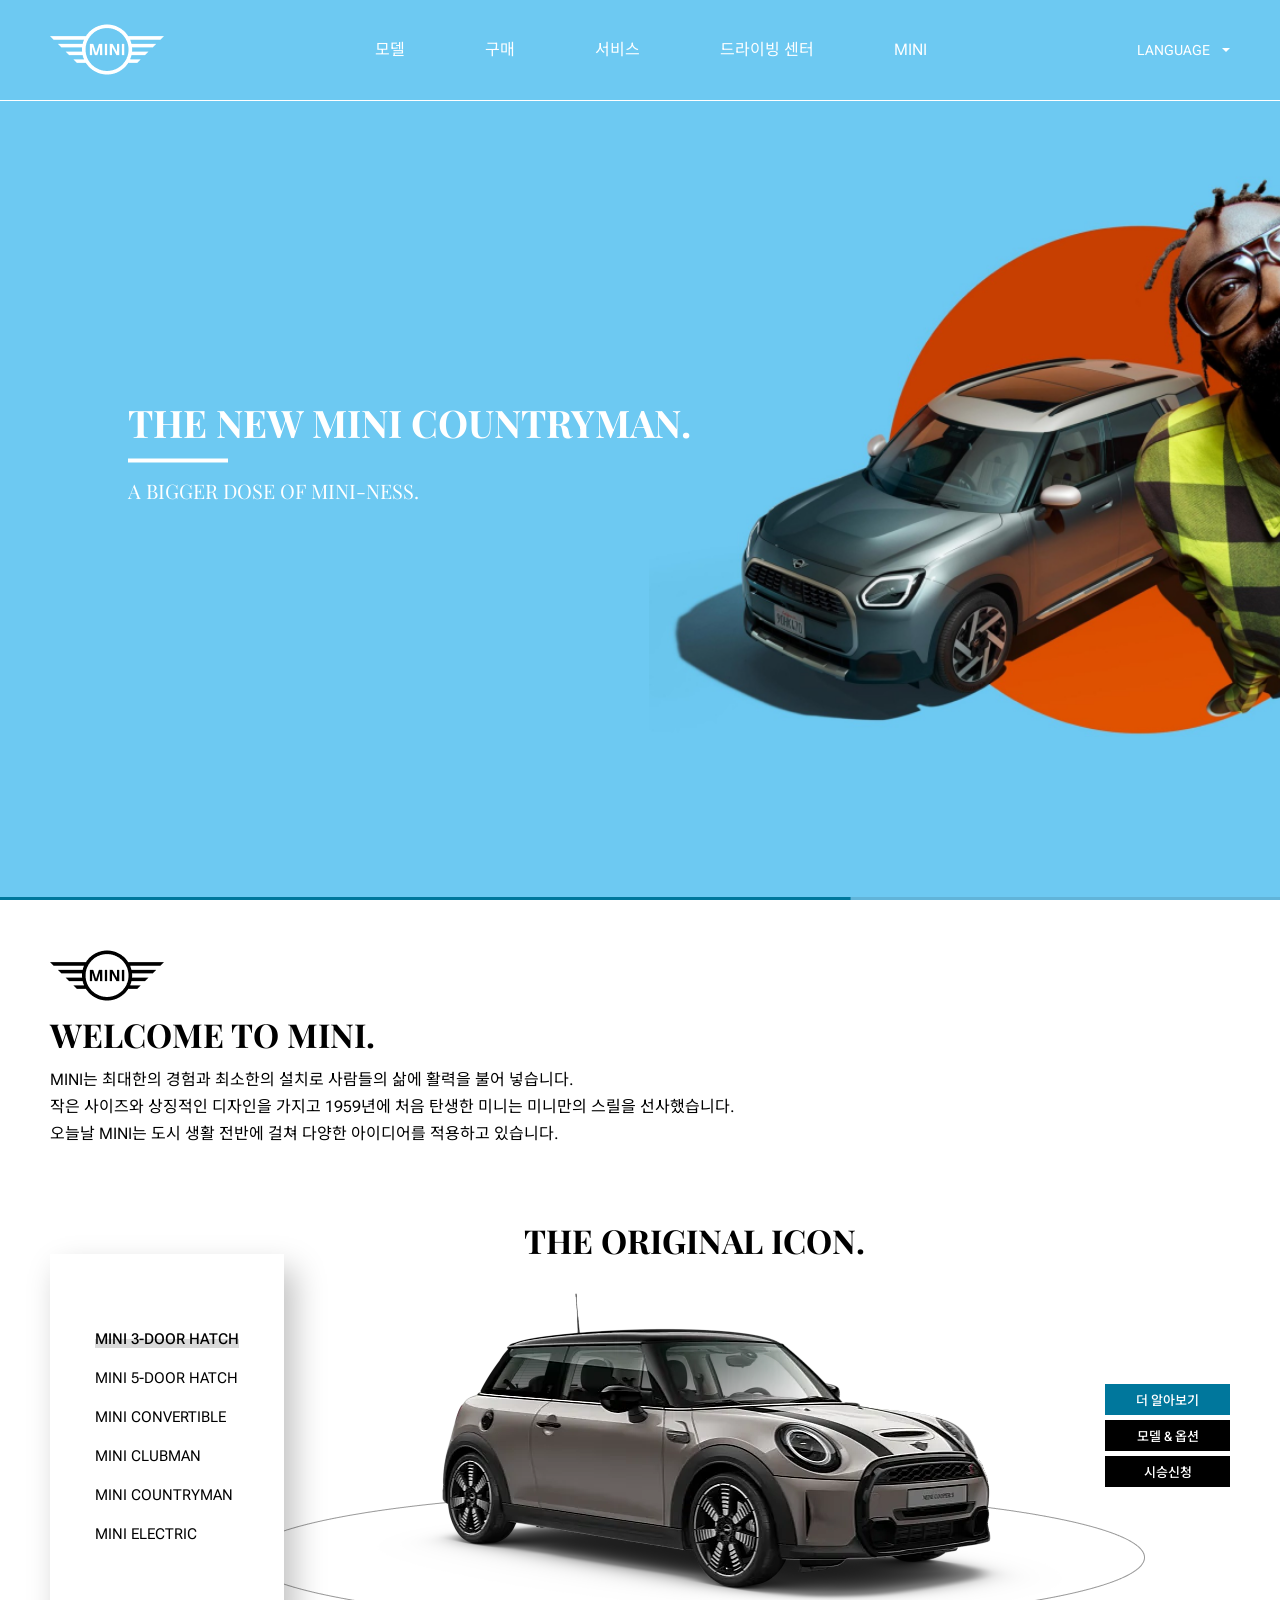
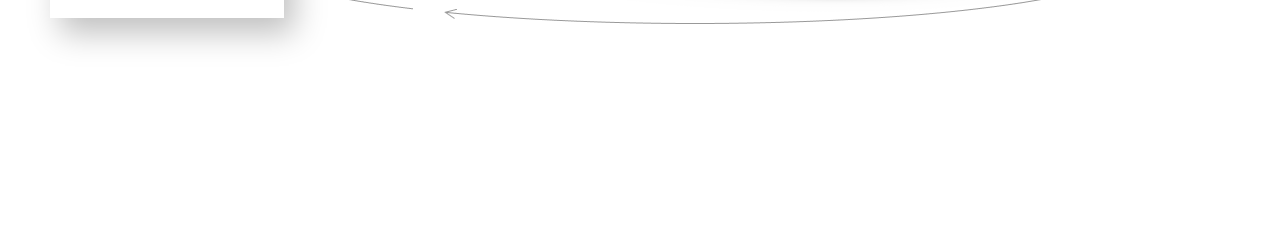
==== commit b6821276: "mini/5" ====
--- a/index.html
+++ b/index.html
@@ -366,7 +366,6 @@
                 <span>작은 사이즈와 상징적인 디자인을 가지고 1959년에 처음 탄생한 미니는 미니만의 스릴을 선사했습니다. </span>
                 <span>오늘날 MINI는 도시 생활 전반에 걸쳐 다양한 아이디어를 적용하고 있습니다.</span>        
             </div>
-
         </div>
         <div id="car_configurator">
             <nav class="car">
--- a/css/MINI.css
+++ b/css/MINI.css
@@ -23,6 +23,7 @@
 }
 body.fixed {
 	overflow-y: hidden;
+	position: fixed;
 }
 #main {
 	height: 100vh;
@@ -196,8 +197,107 @@
 }
 #mobile {
 	display: none;
-}
-/*나중에 하기*/
+	position: fixed;
+	right: 0;
+	top: 70px;
+	padding: 40px 20px;
+	width: 90vw;
+	height: 100vh;
+	background-color: #fff;
+	box-sizing: border-box;
+	word-break: keep-all;
+}
+#mobile > ul {
+	position: relative;
+	height: 300px;
+}
+#mobile > ul > li {
+	width: 40%;
+	padding: 0 10px;
+	border-bottom: 1px solid #eee;
+	box-sizing: border-box;
+}
+#mobile > ul > li > a {
+	line-height: 60px;
+	font-weight: 500;
+	padding: 10px 0;
+	position: relative;
+}
+#mobile > ul > li.on > a::after,
+#mobile > ul > li:hover > a::after {
+	position: absolute;
+	bottom: 0;
+	left: 0;
+	content: "";
+	width: 100%;
+	height: 2px;
+	background-color: #00779C;
+}
+#mobile > ul > li.on > a,
+#mobile > ul > li:hover > a {
+	color: #00779C;
+}
+#mobile > ul > li ul.twoDepth {
+	display: none;
+	position: absolute;
+	left: 40%;
+	top: 0;
+	width: 60%;
+	height: 100%;
+	padding-left: 20px;
+}
+#mobile > ul > li ul.twoDepth > li {
+	text-align: left;
+	background-color: #fff;
+	text-wrap: nowrap;
+}
+#mobile > ul > li ul.twoDepth > li > a {
+	line-height: 40px;
+	position: relative;
+	padding-right: 20px;
+}
+#mobile > ul > li ul.twoDepth > li.on > a,
+#mobile > ul > li ul.twoDepth > li:hover > a {
+	color: #00779C;
+}
+#mobile > ul > li ul.twoDepth > li.on > a::after,
+#mobile > ul > li ul.twoDepth > li:hover > a::after {
+	position: absolute;
+	content: "";
+	right: 0;
+	top: 50%;
+	transform: translateY(-50%);
+	width: 6px;
+	height: 10px;
+	background: url(../images/etc/arrow.png);
+	transition: 0.2s;
+} 
+#mobile > ul > li ul.twoDepth > li.on > a::after{
+	top: 20%;
+	transform: rotate(90deg);
+}
+#mobile > ul > li ul.twoDepth > li ul.threeDepth {
+	display: none;
+	word-break: keep-all;
+
+	margin-right: 10px;
+}
+#mobile > ul > li ul.twoDepth > li ul.threeDepth li {
+	background-color: #f6f6f6;
+	border-bottom: 1px solid #eaeaea;
+	padding-left: 10px;
+}
+#mobile > ul > li ul.twoDepth > li ul.threeDepth li:last-child {
+	border-bottom: none;
+}
+#mobile > ul > li ul.twoDepth > li ul.threeDepth li a {
+	line-height: 40px;
+	color: #444;
+	font-size: 0.9375em;
+}
+#mobile > ul > li ul.twoDepth > li ul.threeDepth li:hover a {
+	text-decoration: underline;
+}
 
 #main .top .top_inner .lang {
 	position: relative;	
@@ -221,7 +321,6 @@
 	padding: 10px 30px;
 	background-color: #f5f5f5;
 	color: #000;
-	/* border-bottom: 1px solid #999; */
 	font-size: 0.875em;
 }
 #main .top.active .top_inner .lang > a {
@@ -357,6 +456,10 @@
 	stroke-dasharray: 100;
 }
 @media only screen and (max-width:1180px) {
+
+	#main .top .top_inner {
+		height: 90px;
+	}
 	#main {
 		font-size: 0.9375em;
 	}
@@ -375,113 +478,19 @@
 	#main {
 		font-size: 0.875em;
 	}
+	#main .top .top_inner {
+		height: 70px;
+	}
 	#gnb {
 		display: none;
 	}
-	#mobile {
-		display: none;
-		position: fixed;
-		right: 0;
-		top: 100px;
-		padding: 40px 20px;
-		width: 90vw;
-		height: 100vh;
-		background-color: #fff;
-		box-sizing: border-box;
-		word-break: keep-all;
-	}
-	#mobile > ul {
-		position: relative;
-	}
-	#mobile > ul > li {
-		width: 40%;
-		padding: 0 10px;
-		border-bottom: 1px solid #eee;
-		box-sizing: border-box;
-	}
-	#mobile > ul > li > a {
-		line-height: 60px;
-		font-weight: 500;
-		padding: 10px 0;
-		position: relative;
-	}
-	#mobile > ul > li.on > a::after,
-	#mobile > ul > li:hover > a::after {
-		position: absolute;
-		bottom: 0;
-		left: 0;
-		content: "";
-		width: 100%;
-		height: 2px;
-		background-color: #00779C;
-	}
-	#mobile > ul > li.on > a,
-	#mobile > ul > li:hover > a {
-		color: #00779C;
-	}
-	#mobile > ul > li ul.twoDepth {
-		display: none;
-		position: absolute;
-		left: 40%;
-		top: 0;
-		width: 60%;
-		height: 100%;
-		padding-left: 20px;
-
-		/* background-color: #9995; */
-	}
-	#mobile > ul > li ul.twoDepth > li {
-		text-align: left;
-		background-color: #fff;
-		text-wrap: nowrap;
-	}
-	#mobile > ul > li ul.twoDepth > li > a {
-		line-height: 40px;
-		position: relative;
-		padding-right: 30px;
-	}
-	#mobile > ul > li ul.twoDepth > li.on > a,
-	#mobile > ul > li ul.twoDepth > li:hover > a {
-		color: #00779C;
-	}
-	#mobile > ul > li ul.twoDepth > li.on > a::after,
-	#mobile > ul > li ul.twoDepth > li:hover > a::after {
-		position: absolute;
-		content: "";
-		right: 0;
-		top: 50%;
-		transform: translateY(-50%);
-		width: 6px;
-		height: 10px;
-		background: url(../images/etc/arrow.png);
-		transition: 0.2s;
-	} 
-	#mobile > ul > li ul.twoDepth > li.on > a::after{
-		top: 20%;
-		transform: rotate(90deg);
-	}
-	#mobile > ul > li ul.twoDepth > li ul.threeDepth {
-		display: none;
-		word-break: keep-all;
-
-		margin-right: 10px;
-	}
-	#mobile > ul > li ul.twoDepth > li ul.threeDepth li {
-		background-color: #f6f6f6;
-		border-bottom: 1px solid #eaeaea;
-		padding-left: 10px;
-	}
-	#mobile > ul > li ul.twoDepth > li ul.threeDepth li:last-child {
-		border-bottom: none;
-	}
-	#mobile > ul > li ul.twoDepth > li ul.threeDepth li a {
-		line-height: 40px;
-		/* padding-left: 10px; */
-		color: #444;
-		font-size: 0.9375em;
-	}
-	#mobile > ul > li ul.twoDepth > li ul.threeDepth li:hover a {
-		text-decoration: underline;
+	#main .top .top_inner h1 a {
+		width: 90px;
+		height: 40px;
+		background: url(../images/etc/main_logo_m1.png);
+	}
+	#main .top.active .top_inner h1 a {
+		background: url(../images/etc/sub_logo_m1.png);
 	}
 	#main .top .top_inner .lang {
 		display: none;
@@ -517,15 +526,12 @@
 		font-size: 0.875em;
 	}
 	#main .top .top_inner h1 a {
-		display: block;
 		width: 80px;
 		height: 35px;
-		text-indent: -999px;
-		overflow: hidden;
-		background: url(../images/etc/main_logo_m.png);
+		background: url(../images/etc/main_logo_m2.png);
 	}
 	#main .top.active .top_inner h1 a {
-		background: url(../images/etc/sub_logo_m.png);
+		background: url(../images/etc/sub_logo_m2.png);
 	}
 	#main_slider .swiper-slide .desc h4 {
 		font-size: 1.375em;
@@ -904,5 +910,9 @@
 		background: url(../images/etc/electric_m_badge.png) no-repeat;
 		background-position: 80% 20%;
 	}
-
-}
+}
+@media only screen and (max-width:490px) {
+	#car_configurator .car_detail ul li::after {
+		display: none;
+	}
+}
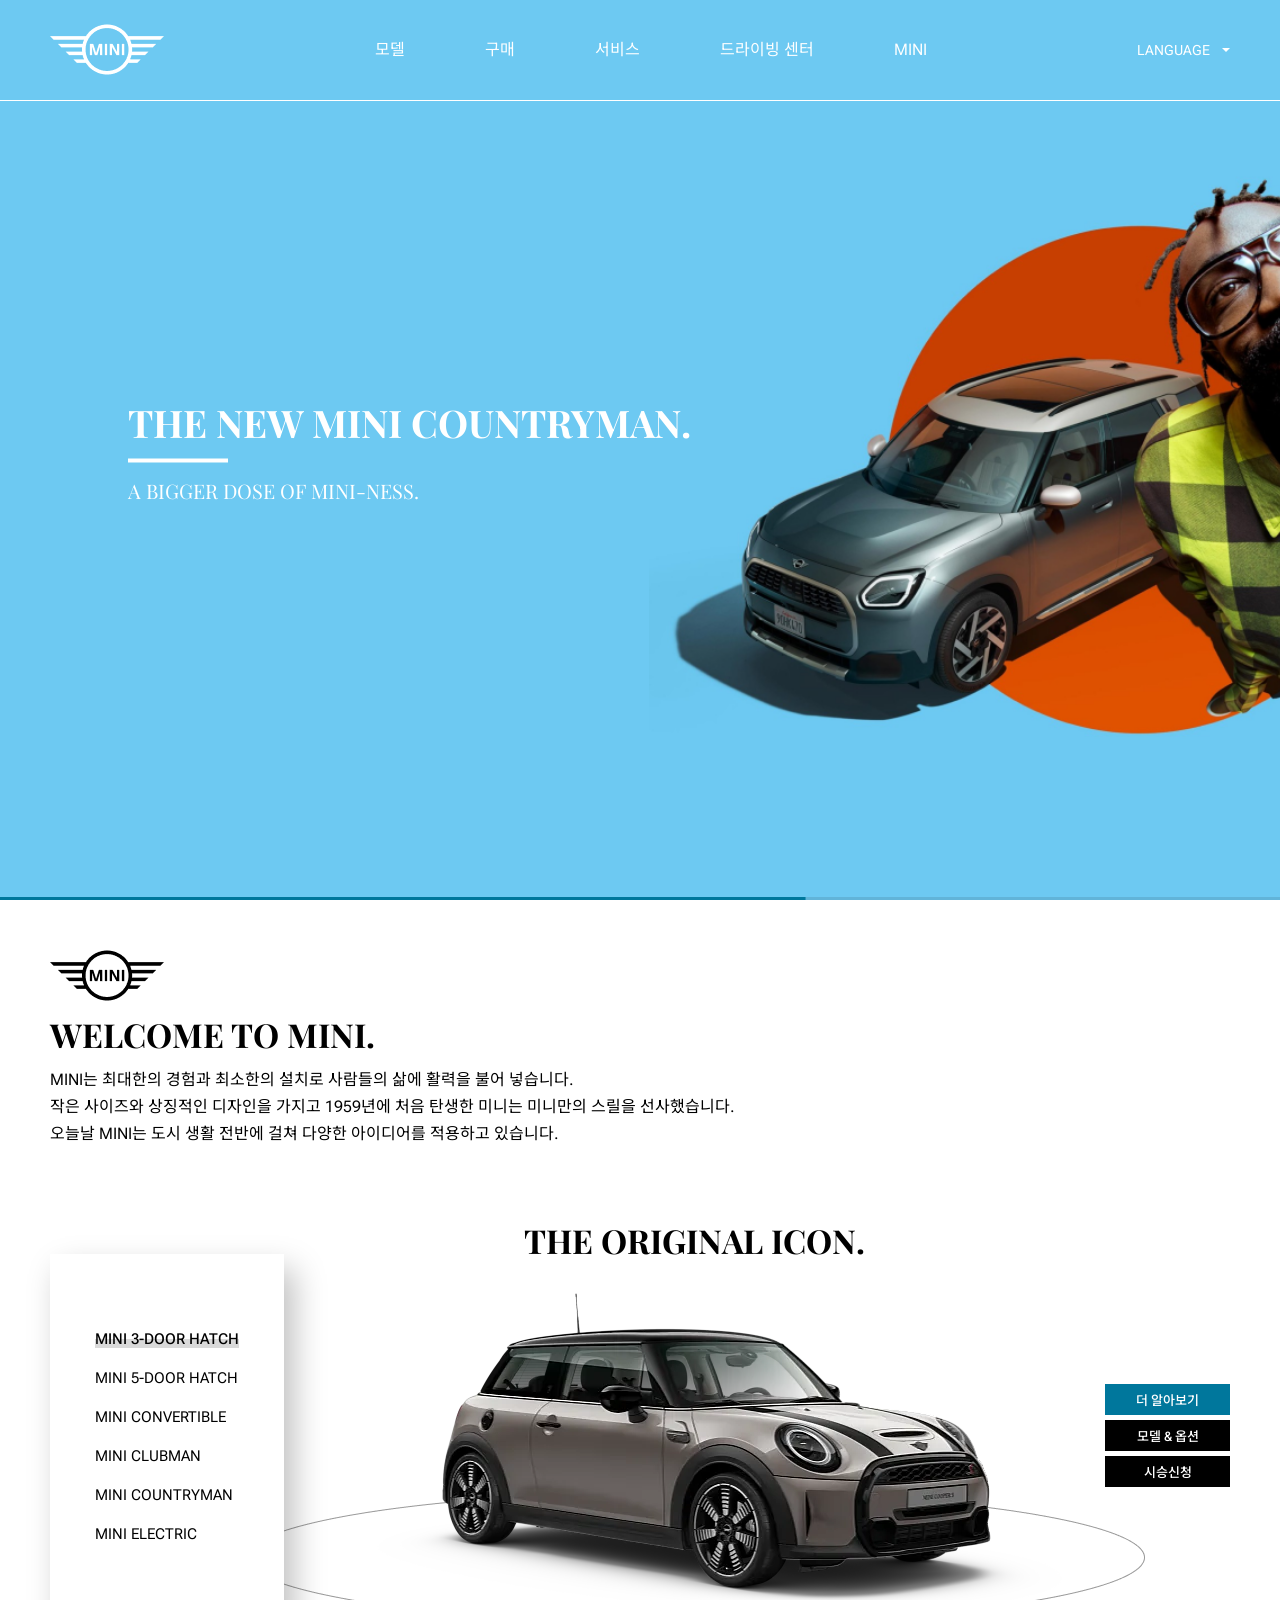
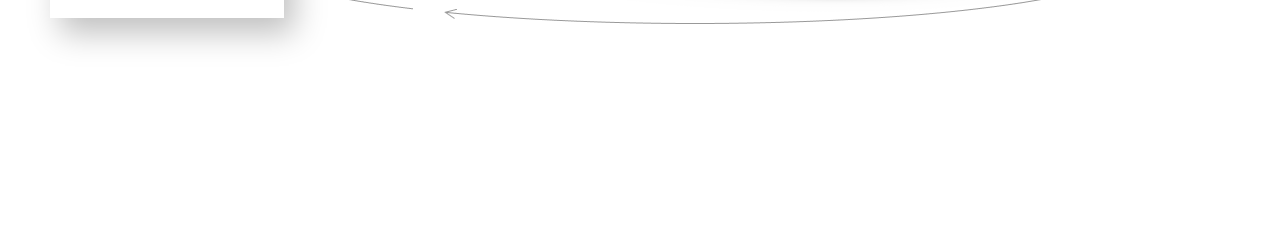
==== commit 9a4ae326: "MINI/8" ====
--- a/index.html
+++ b/index.html
@@ -12,7 +12,9 @@
 <link rel="stylesheet" href="css/MINI.css">
 <script src="https://cdn.jsdelivr.net/npm/swiper@11/swiper-bundle.min.js"></script>
 <script src="https://code.jquery.com/jquery-1.12.4.min.js"></script>
-<script src="JS/MINI.js"></script>
+<script src="JS/main.js"></script>
+<script src="JS/ismobile.js"></script>
+
 </head>
 <body>
 <div class="container">
--- a/css/MINI.css
+++ b/css/MINI.css
@@ -25,6 +25,7 @@
 	overflow-y: hidden;
 	position: fixed;
 }
+
 #main {
 	height: 100vh;
 	position: relative;
@@ -209,7 +210,9 @@
 }
 #mobile > ul {
 	position: relative;
-	height: 300px;
+	height: 60vh;
+	overflow-y: auto;
+	/* overflow-x: hidden; */
 }
 #mobile > ul > li {
 	width: 40%;
@@ -242,14 +245,15 @@
 	position: absolute;
 	left: 40%;
 	top: 0;
-	width: 60%;
+	width: 50%;
 	height: 100%;
 	padding-left: 20px;
+	text-wrap: nowrap;
 }
 #mobile > ul > li ul.twoDepth > li {
 	text-align: left;
 	background-color: #fff;
-	text-wrap: nowrap;
+
 }
 #mobile > ul > li ul.twoDepth > li > a {
 	line-height: 40px;
@@ -278,8 +282,8 @@
 }
 #mobile > ul > li ul.twoDepth > li ul.threeDepth {
 	display: none;
+
 	word-break: keep-all;
-
 	margin-right: 10px;
 }
 #mobile > ul > li ul.twoDepth > li ul.threeDepth li {
@@ -863,7 +867,6 @@
 	}
 	#car_configurator nav.car ul li {
 		border-left: none;
-		/* border-bottom: 1px solid #9995; */
 		width: calc((100% - 20px)/ 3);
 		background-color: #eaeaea;
 		border-radius: 10px;
@@ -910,9 +913,4 @@
 		background: url(../images/etc/electric_m_badge.png) no-repeat;
 		background-position: 80% 20%;
 	}
-}
-@media only screen and (max-width:490px) {
-	#car_configurator .car_detail ul li::after {
-		display: none;
-	}
 }
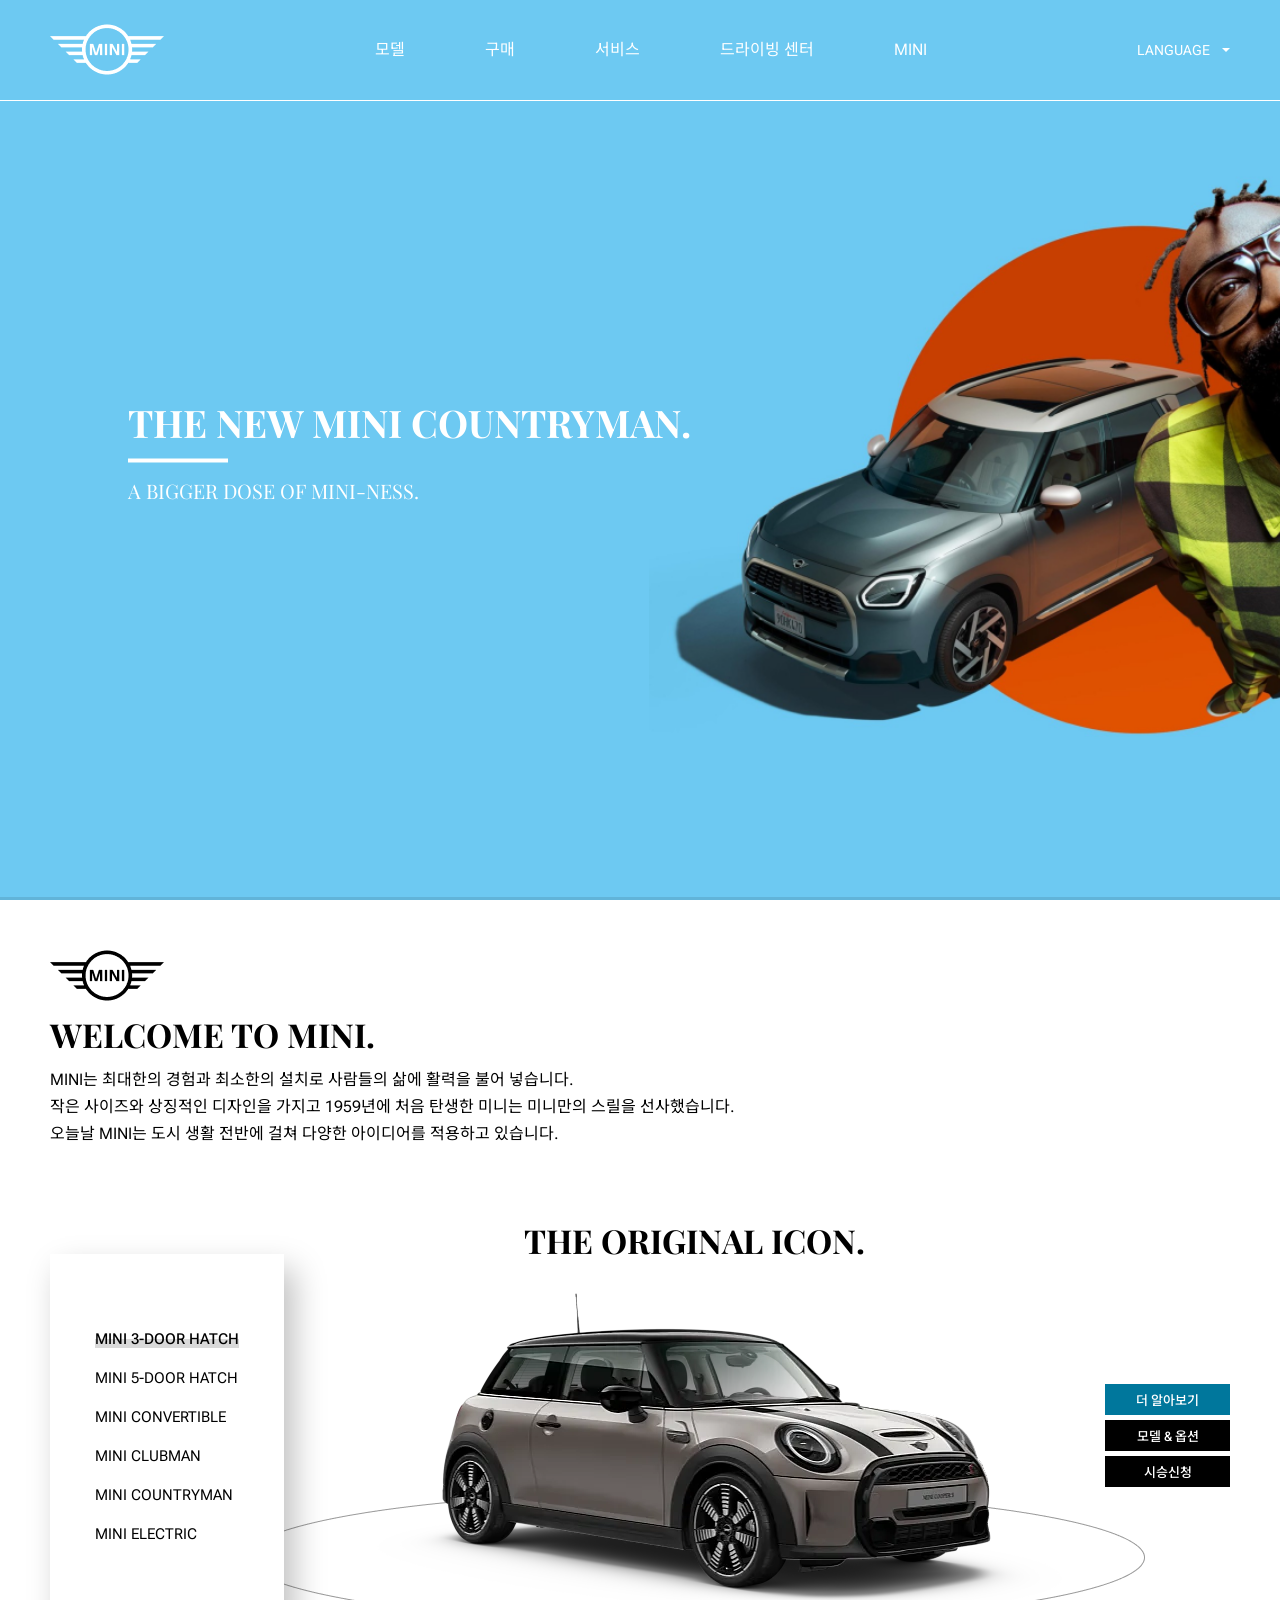
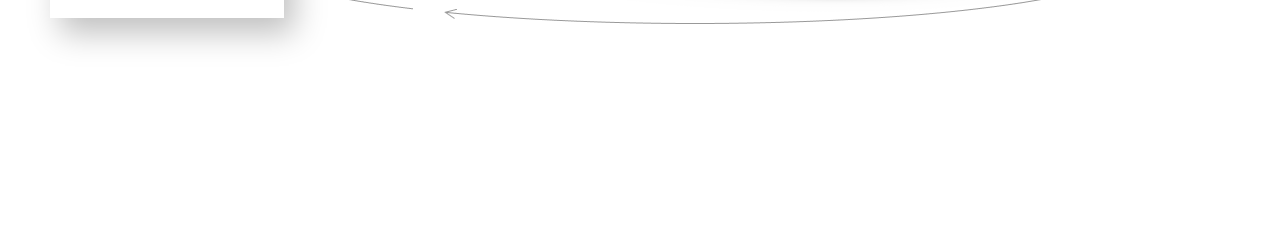
==== commit 8b20d73d: "MINI/240531/1" ====
--- a/index.html
+++ b/index.html
@@ -1,458 +1,463 @@
 <!DOCTYPE html>
 <html lang="ko">
+
 <head>
-<meta charset="UTF-8">
-<meta name="viewport" content="width=device-width, initial-scale=1.0">
-<title>MINI</title>
-<link rel="shortcut icon" href="images/etc/mini_ico.ico">
-<link rel="preconnect" href="https://fonts.googleapis.com">
-<link rel="preconnect" href="https://fonts.gstatic.com" crossorigin>
-<link href="https://fonts.googleapis.com/css2?family=Noto+Sans+KR:wght@400;500;700&family=Playfair+Display:wght@400;500;600&family=Roboto+Flex:wght@400;500;700&display=swap" rel="stylesheet">
-<link rel="stylesheet" href="https://cdn.jsdelivr.net/npm/swiper@11/swiper-bundle.min.css" />
-<link rel="stylesheet" href="css/MINI.css">
-<script src="https://cdn.jsdelivr.net/npm/swiper@11/swiper-bundle.min.js"></script>
-<script src="https://code.jquery.com/jquery-1.12.4.min.js"></script>
-<script src="JS/main.js"></script>
-<script src="JS/ismobile.js"></script>
+  <meta charset="UTF-8">
+  <meta name="viewport" content="width=device-width, initial-scale=1.0">
+  <title>MINI</title>
+  <link rel="shortcut icon" href="images/etc/mini_ico.ico">
+  <link rel="preconnect" href="https://fonts.googleapis.com">
+  <link rel="preconnect" href="https://fonts.gstatic.com" crossorigin>
+  <link
+    href="https://fonts.googleapis.com/css2?family=Noto+Sans+KR:wght@400;500;700&family=Playfair+Display:wght@400;500;600&family=Roboto+Flex:wght@400;500;700&display=swap"
+    rel="stylesheet">
+  <link rel="stylesheet" href="https://cdn.jsdelivr.net/npm/swiper@11/swiper-bundle.min.css" />
+  <link rel="stylesheet" href="css/MINI.css">
+  <script src="https://cdn.jsdelivr.net/npm/swiper@11/swiper-bundle.min.js"></script>
+  <script src="https://code.jquery.com/jquery-1.12.4.min.js"></script>
+  <script src="js/main.js"></script>
+  <script src="js/ismobile.js"></script>
 
 </head>
+
 <body>
-<div class="container">
-        <div id="main">
-            <div class="top" >
-                <div class="top_inner">
-                    <h1><a href="">로고</a></h1>
-            <nav id="gnb">
-                <ul>
-                    <li><a href="">모델</a>
-                        <div class="car_menu">
-                            <div class="menu_inner">
-                                <ul class="twoDepth">
-                                    <li><a href=""><span>뉴 MINI 패밀리</span></a>
-                                        <ul class="threeDepth">
-                                            <li><a href="">New All-electric MINI Cooper</a></li>
-                                            <li><a href="">New All-electric MINI Countryman</a></li>
-                                            <li><a href="">New MINI Countryman</a></li>
-                                        </ul>
-                                    </li>
-                                    <li><a href=""><span>전기차</span></a>
-                                        <ul class="threeDepth">
-                                            <li><a href="">MINI Electric</a></li>
-                                        </ul>
-                                    </li>
-                                    <li><a href=""><span>내연기관차</span></a>
-                                        <ul class="threeDepth">
-                                            <li><a href="">MINI 3-Door Hatch</a></li>
-                                            <li><a href="">MINI 5-Door Hatch</a></li>
-                                            <li><a href="">MINI Convertible</a></li>
-                                            <li><a href="">MINI Clubman</a></li>
-                                            <li><a href="">MINI Countryman</a></li>
-                                            <li><a href="">JOHN COOPER WORKS</a></li>
-                                        </ul>
-                                    </li>
-                                </ul>
-                                <div class="model_image">
-                                    <img src="images/etc/gnb_new_1.png" alt=""></div>
-                            </div>
-                        </div>
-                    </li>
-                    <li><a href="">구매</a>
-                        <div class="menu">
-                            <div class="menu_inner">
-                                <ul class="twoDepth">
-                                    <li><a href="">Welcome to MINI</a>
-                                        <ul class="threeDepth">
-                                            <li><a href="">MINI 전시장</a></li>
-                                            <li><a href="">MINI SHOP ONLINE </a></li>
-                                            <li><a href="">시승 신청</a></li>
-                                            <li><a href="">드라이빙 센터</a></li>
-                                        </ul>
-                                    </li>
-                                    <li><a href="">MINI 프로모션</a>
-                                        <ul class="threeDepth">
-                                            <li><a href="">이 달의 프로모션</a></li>
-                                        </ul>
-                                    </li>
-                                    <li><a href="">MINI 금융 & 보험</a>
-                                        <ul class="threeDepth">
-                                            <li><a href="">금융 프로그램</a></li>
-                                            <li><a href="">보험 서비스</a></li>
-                                        </ul>
-                                    </li>
-                                    <li><a href="">MINI USED CAR NEXT</a>
-                                        <ul class="threeDepth">
-                                            <li><a href="">공식 인증 중고차</a></li>
-                                            <li><a href="">내 차 판매 문의</a></li>
-                                            <li><a href="">희망 차량 등록 알림</a></li>
-                                            <li><a href="">트레이드 인 & 재구매 프로그램</a></li>
-                                        </ul>
-                                    </li>
-                                    <li><a href="">MINI 스페셜 세일즈</a>
-                                        <ul class="threeDepth">
-                                            <li><a href="">CORPORATE SALES</a></li>
-                                            <li><a href="">DIPLOMAT SALES</a></li>
-                                            <li><a href="">MILITARY SALES</a></li>
-                                        </ul>
-                                    </li>
-                                </ul>
-                            </div>
-                        </div>
-                    </li>
-                    <li><a href="">서비스</a>
-                        <div class="menu">
-                            <div class="menu_inner">
-                                <ul class="twoDepth">
-                                    <li><a href="">MINI 서비스</a>
-                                        <ul class="threeDepth">
-                                            <li><a href="">보증서 / MSI 조회</a></li>
-                                            <li><a href="">모빌리티 서비스</a></li>
-                                            <li><a href="">MINI 서비스 캠페인</a></li>
-                                            <li><a href="">고장 및 사고 관리</a></li>
-                                        </ul>
-                                    </li>
-                                    <li><a href="">MINI 오리지널 부품 & 액세서리</a>
-                                        <ul class="threeDepth">
-                                            <li><a href="">오리지널 부품 정보</a></li>
-                                            <li><a href="">부품 정보 조회</a></li>
-                                            <li><a href="">오리지널 액세서리</a></li>
-                                            <li><a href="">휠 & 타이어</a></li>
-                                            <li><a href="">라이프 스타일</a></li>
-                                        </ul>
-                                    </li>
-                                    <li><a href="">MINI 커넥티드</a>
-                                        <ul class="threeDepth">
-                                            <li><a href="">커넥티드 소개</a></li>
-                                            <li><a href="">앱</a></li>
-                                            <li><a href="">텔레서비스</a></li>
-                                            <li><a href="">맵 업데이트</a></li>
-                                            <li><a href="">디지털 서비스 샵</a></li>
-                                        </ul>
-                                    </li>
-                                    <li><a href="">MINI 서비스 센터</a>
-                                        <ul class="threeDepth">
-                                            <li><a href="">MINI 서비스 센터 바로가기</a></li>
-                                        </ul>
-                                    </li>
-                                </ul>
-                            </div>
-                        </div>
-                    </li>
-                    <li><a href="">드라이빙 센터</a></li>
-                    <li><a href="">MINI</a>
-                        <div class="menu">
-                            <div class="menu_inner">
-                                <ul class="twoDepth">
-                                    <li><a href="">MINI 소식 & 이벤트</a>
-                                        <ul class="threeDepth">
-                                            <li><a href="">MINI 뉴스레터</a></li>
-                                            <li><a href="">2024 MINI 모바일 캘린더</a></li>
-                                            <li><a href="">2023/2024 MINI JCW CHALLENGE</a></li>
-                                        </ul>
-                                    </li>
-                                    <li><a href="">혁신 & 디자인</a>
-                                        <ul class="threeDepth">
-                                            <li><a href="">MINI CONCEPT ACEMAN</a></li>
-                                        </ul>
-                                    </li>
-                                    <li><a href="">컨택 포인트</a>
-                                        <ul class="threeDepth">
-                                            <li><a href="">MINI 커뮤니케이션 센터</a></li>
-                                        </ul>
-                                    </li>
-                                </ul>
-                            </div>
-                        </div>
-                    </li>
+  <div class="container">
+    <div id="main">
+      <div class="top">
+        <div class="top_inner">
+          <h1><a href="">로고</a></h1>
+          <nav id="gnb">
+            <ul>
+              <li><a href="">모델</a>
+                <div class="car_menu">
+                  <div class="menu_inner">
+                    <ul class="twoDepth">
+                      <li><a href=""><span>뉴 MINI 패밀리</span></a>
+                        <ul class="threeDepth">
+                          <li><a href="">New All-electric MINI Cooper</a></li>
+                          <li><a href="">New All-electric MINI Countryman</a></li>
+                          <li><a href="">New MINI Countryman</a></li>
+                        </ul>
+                      </li>
+                      <li><a href=""><span>전기차</span></a>
+                        <ul class="threeDepth">
+                          <li><a href="">MINI Electric</a></li>
+                        </ul>
+                      </li>
+                      <li><a href=""><span>내연기관차</span></a>
+                        <ul class="threeDepth">
+                          <li><a href="">MINI 3-Door Hatch</a></li>
+                          <li><a href="">MINI 5-Door Hatch</a></li>
+                          <li><a href="">MINI Convertible</a></li>
+                          <li><a href="">MINI Clubman</a></li>
+                          <li><a href="">MINI Countryman</a></li>
+                          <li><a href="">JOHN COOPER WORKS</a></li>
+                        </ul>
+                      </li>
+                    </ul>
+                    <div class="model_image">
+                      <img src="images/etc/gnb_new_1.png" alt="">
+                    </div>
+                  </div>
+                </div>
+              </li>
+              <li><a href="">구매</a>
+                <div class="menu">
+                  <div class="menu_inner">
+                    <ul class="twoDepth">
+                      <li><a href="">Welcome to MINI</a>
+                        <ul class="threeDepth">
+                          <li><a href="">MINI 전시장</a></li>
+                          <li><a href="">MINI SHOP ONLINE </a></li>
+                          <li><a href="">시승 신청</a></li>
+                          <li><a href="">드라이빙 센터</a></li>
+                        </ul>
+                      </li>
+                      <li><a href="">MINI 프로모션</a>
+                        <ul class="threeDepth">
+                          <li><a href="">이 달의 프로모션</a></li>
+                        </ul>
+                      </li>
+                      <li><a href="">MINI 금융 & 보험</a>
+                        <ul class="threeDepth">
+                          <li><a href="">금융 프로그램</a></li>
+                          <li><a href="">보험 서비스</a></li>
+                        </ul>
+                      </li>
+                      <li><a href="">MINI USED CAR NEXT</a>
+                        <ul class="threeDepth">
+                          <li><a href="">공식 인증 중고차</a></li>
+                          <li><a href="">내 차 판매 문의</a></li>
+                          <li><a href="">희망 차량 등록 알림</a></li>
+                          <li><a href="">트레이드 인 & 재구매 프로그램</a></li>
+                        </ul>
+                      </li>
+                      <li><a href="">MINI 스페셜 세일즈</a>
+                        <ul class="threeDepth">
+                          <li><a href="">CORPORATE SALES</a></li>
+                          <li><a href="">DIPLOMAT SALES</a></li>
+                          <li><a href="">MILITARY SALES</a></li>
+                        </ul>
+                      </li>
+                    </ul>
+                  </div>
+                </div>
+              </li>
+              <li><a href="">서비스</a>
+                <div class="menu">
+                  <div class="menu_inner">
+                    <ul class="twoDepth">
+                      <li><a href="">MINI 서비스</a>
+                        <ul class="threeDepth">
+                          <li><a href="">보증서 / MSI 조회</a></li>
+                          <li><a href="">모빌리티 서비스</a></li>
+                          <li><a href="">MINI 서비스 캠페인</a></li>
+                          <li><a href="">고장 및 사고 관리</a></li>
+                        </ul>
+                      </li>
+                      <li><a href="">MINI 오리지널 부품 & 액세서리</a>
+                        <ul class="threeDepth">
+                          <li><a href="">오리지널 부품 정보</a></li>
+                          <li><a href="">부품 정보 조회</a></li>
+                          <li><a href="">오리지널 액세서리</a></li>
+                          <li><a href="">휠 & 타이어</a></li>
+                          <li><a href="">라이프 스타일</a></li>
+                        </ul>
+                      </li>
+                      <li><a href="">MINI 커넥티드</a>
+                        <ul class="threeDepth">
+                          <li><a href="">커넥티드 소개</a></li>
+                          <li><a href="">앱</a></li>
+                          <li><a href="">텔레서비스</a></li>
+                          <li><a href="">맵 업데이트</a></li>
+                          <li><a href="">디지털 서비스 샵</a></li>
+                        </ul>
+                      </li>
+                      <li><a href="">MINI 서비스 센터</a>
+                        <ul class="threeDepth">
+                          <li><a href="">MINI 서비스 센터 바로가기</a></li>
+                        </ul>
+                      </li>
+                    </ul>
+                  </div>
+                </div>
+              </li>
+              <li><a href="">드라이빙 센터</a></li>
+              <li><a href="">MINI</a>
+                <div class="menu">
+                  <div class="menu_inner">
+                    <ul class="twoDepth">
+                      <li><a href="">MINI 소식 & 이벤트</a>
+                        <ul class="threeDepth">
+                          <li><a href="">MINI 뉴스레터</a></li>
+                          <li><a href="">2024 MINI 모바일 캘린더</a></li>
+                          <li><a href="">2023/2024 MINI JCW CHALLENGE</a></li>
+                        </ul>
+                      </li>
+                      <li><a href="">혁신 & 디자인</a>
+                        <ul class="threeDepth">
+                          <li><a href="">MINI CONCEPT ACEMAN</a></li>
+                        </ul>
+                      </li>
+                      <li><a href="">컨택 포인트</a>
+                        <ul class="threeDepth">
+                          <li><a href="">MINI 커뮤니케이션 센터</a></li>
+                        </ul>
+                      </li>
+                    </ul>
+                  </div>
+                </div>
+              </li>
+            </ul>
+          </nav>
+          <nav id="mobile">
+            <ul>
+              <li><a href="">모델</a>
+                <ul class="twoDepth">
+                  <li><a href="">뉴 MINI 패밀리</a>
+                    <ul class="threeDepth">
+                      <li><a href="">New All-electric MINI Cooper</a></li>
+                      <li><a href="">New All-electric MINI Countryman</a></li>
+                      <li><a href="">New MINI Countryman</a></li>
+                    </ul>
+                  </li>
+                  <li><a href="">전기차</a>
+                    <ul class="threeDepth">
+                      <li><a href="">MINI Electric</a></li>
+                    </ul>
+                  </li>
+                  <li><a href="">내연기관차</a>
+                    <ul class="threeDepth">
+                      <li><a href="">MINI 3-Door Hatch</a></li>
+                      <li><a href="">MINI 5-Door Hatch</a></li>
+                      <li><a href="">MINI Convertible</a></li>
+                      <li><a href="">MINI Clubman</a></li>
+                      <li><a href="">MINI Countryman</a></li>
+                      <li><a href="">JOHN COOPER WORKS</a></li>
+                    </ul>
+                  </li>
                 </ul>
-            </nav>
-            <nav id="mobile">
-                <ul>
-                    <li><a href="">모델</a>
-                        <ul class="twoDepth">
-                            <li><a href="">뉴 MINI 패밀리</a>
-                                <ul class="threeDepth">
-                                    <li><a href="">New All-electric MINI Cooper</a></li>
-                                    <li><a href="">New All-electric MINI Countryman</a></li>
-                                    <li><a href="">New MINI Countryman</a></li>
-                                </ul>
-                            </li>
-                            <li><a href="">전기차</a>
-                                <ul class="threeDepth">
-                                    <li><a href="">MINI Electric</a></li>
-                                </ul>
-                            </li>
-                            <li><a href="">내연기관차</a>
-                                <ul class="threeDepth">
-                                    <li><a href="">MINI 3-Door Hatch</a></li>
-                                    <li><a href="">MINI 5-Door Hatch</a></li>
-                                    <li><a href="">MINI Convertible</a></li>
-                                    <li><a href="">MINI Clubman</a></li>
-                                    <li><a href="">MINI Countryman</a></li>
-                                    <li><a href="">JOHN COOPER WORKS</a></li>
-                                </ul>
-                            </li>
-                        </ul>
-                    </li>
-                    <li><a href="">구매</a>
-                        <ul class="twoDepth">
-                            <li><a href="">Welcome to MINI</a>
-                                <ul class="threeDepth">
-                                    <li><a href="">MINI 전시장</a></li>
-                                    <li><a href="">MINI SHOP ONLINE </a></li>
-                                    <li><a href="">시승 신청</a></li>
-                                    <li><a href="">드라이빙 센터</a></li>
-                                </ul>
-                            </li>
-                            <li><a href="">MINI 프로모션</a>
-                                <ul class="threeDepth">
-                                    <li><a href="">이 달의 프로모션</a></li>
-                                </ul>
-                            </li>
-                            <li><a href="">MINI 금융 & 보험</a>
-                                <ul class="threeDepth">
-                                    <li><a href="">금융 프로그램</a></li>
-                                    <li><a href="">보험 서비스</a></li>
-                                </ul>
-                            </li>
-                            <li><a href="">MINI USED CAR NEXT</a>
-                                <ul class="threeDepth">
-                                    <li><a href="">공식 인증 중고차</a></li>
-                                    <li><a href="">내 차 판매 문의</a></li>
-                                    <li><a href="">희망 차량 등록 알림</a></li>
-                                    <li><a href="">트레이드 인 & 재구매 프로그램</a></li>
-                                </ul>
-                            </li>
-                            <li><a href="">MINI 스페셜 세일즈</a>
-                                <ul class="threeDepth">
-                                    <li><a href="">CORPORATE SALES</a></li>
-                                    <li><a href="">DIPLOMAT SALES</a></li>
-                                    <li><a href="">MILITARY SALES</a></li>
-                                </ul>
-                            </li>
-                        </ul>
-                    </li>
-                    <li><a href="">서비스</a>
-                        <ul class="twoDepth">
-                            <li><a href="">MINI 서비스</a>
-                                <ul class="threeDepth">
-                                    <li><a href="">보증서 / MSI 조회</a></li>
-                                    <li><a href="">모빌리티 서비스</a></li>
-                                    <li><a href="">MINI 서비스 캠페인</a></li>
-                                    <li><a href="">고장 및 사고 관리</a></li>
-                                </ul>
-                            </li>
-                            <li><a href="">MINI 오리지널 부품 & 액세서리</a>
-                                <ul class="threeDepth">
-                                    <li><a href="">오리지널 부품 정보</a></li>
-                                    <li><a href="">부품 정보 조회</a></li>
-                                    <li><a href="">오리지널 액세서리</a></li>
-                                    <li><a href="">휠 & 타이어</a></li>
-                                    <li><a href="">라이프 스타일</a></li>
-                                </ul>
-                            </li>
-                            <li><a href="">MINI 커넥티드</a>
-                                <ul class="threeDepth">
-                                    <li><a href="">커넥티드 소개</a></li>
-                                    <li><a href="">앱</a></li>
-                                    <li><a href="">텔레서비스</a></li>
-                                    <li><a href="">맵 업데이트</a></li>
-                                    <li><a href="">디지털 서비스 샵</a></li>
-                                </ul>
-                            </li>
-                            <li><a href="">MINI 서비스 센터</a>
-                                <ul class="threeDepth">
-                                    <li><a href="">MINI 서비스 센터 바로가기</a></li>
-                                </ul>
-                            </li>
-                        </ul>
-                    </li>
-                    <li><a href="">드라이빙 센터</a></li>
-                    <li><a href="">MINI</a>
-                        <ul class="twoDepth">
-                            <li><a href="">MINI 소식 & 이벤트</a>
-                                <ul class="threeDepth">
-                                    <li><a href="">MINI 뉴스레터</a></li>
-                                    <li><a href="">2024 MINI 모바일 캘린더</a></li>
-                                    <li><a href="">2023/2024 MINI JCW CHALLENGE</a></li>
-                                </ul>
-                            </li>
-                            <li><a href="">혁신 & 디자인</a>
-                                <ul class="threeDepth">
-                                    <li><a href="">MINI CONCEPT ACEMAN</a></li>
-                                </ul>
-                            </li>
-                            <li><a href="">컨택 포인트</a>
-                                <ul class="threeDepth">
-                                    <li><a href="">MINI 커뮤니케이션 센터</a></li>
-                                </ul>
-                            </li>
-                        </ul>
-                    </li>
+              </li>
+              <li><a href="">구매</a>
+                <ul class="twoDepth">
+                  <li><a href="">Welcome to MINI</a>
+                    <ul class="threeDepth">
+                      <li><a href="">MINI 전시장</a></li>
+                      <li><a href="">MINI SHOP ONLINE </a></li>
+                      <li><a href="">시승 신청</a></li>
+                      <li><a href="">드라이빙 센터</a></li>
+                    </ul>
+                  </li>
+                  <li><a href="">MINI 프로모션</a>
+                    <ul class="threeDepth">
+                      <li><a href="">이 달의 프로모션</a></li>
+                    </ul>
+                  </li>
+                  <li><a href="">MINI 금융 & 보험</a>
+                    <ul class="threeDepth">
+                      <li><a href="">금융 프로그램</a></li>
+                      <li><a href="">보험 서비스</a></li>
+                    </ul>
+                  </li>
+                  <li><a href="">MINI USED CAR NEXT</a>
+                    <ul class="threeDepth">
+                      <li><a href="">공식 인증 중고차</a></li>
+                      <li><a href="">내 차 판매 문의</a></li>
+                      <li><a href="">희망 차량 등록 알림</a></li>
+                      <li><a href="">트레이드 인 & 재구매 프로그램</a></li>
+                    </ul>
+                  </li>
+                  <li><a href="">MINI 스페셜 세일즈</a>
+                    <ul class="threeDepth">
+                      <li><a href="">CORPORATE SALES</a></li>
+                      <li><a href="">DIPLOMAT SALES</a></li>
+                      <li><a href="">MILITARY SALES</a></li>
+                    </ul>
+                  </li>
                 </ul>
-            </nav>
-            <div class="lang">
-                <a href="">LANGUAGE</a>
-                <ul>
-                    <li><a href="">KOR</a></li>
-                    <li><a href="">ENG</a></li>
-                    <li><a href="">JPN</a></li>
+              </li>
+              <li><a href="">서비스</a>
+                <ul class="twoDepth">
+                  <li><a href="">MINI 서비스</a>
+                    <ul class="threeDepth">
+                      <li><a href="">보증서 / MSI 조회</a></li>
+                      <li><a href="">모빌리티 서비스</a></li>
+                      <li><a href="">MINI 서비스 캠페인</a></li>
+                      <li><a href="">고장 및 사고 관리</a></li>
+                    </ul>
+                  </li>
+                  <li><a href="">MINI 오리지널 부품 & 액세서리</a>
+                    <ul class="threeDepth">
+                      <li><a href="">오리지널 부품 정보</a></li>
+                      <li><a href="">부품 정보 조회</a></li>
+                      <li><a href="">오리지널 액세서리</a></li>
+                      <li><a href="">휠 & 타이어</a></li>
+                      <li><a href="">라이프 스타일</a></li>
+                    </ul>
+                  </li>
+                  <li><a href="">MINI 커넥티드</a>
+                    <ul class="threeDepth">
+                      <li><a href="">커넥티드 소개</a></li>
+                      <li><a href="">앱</a></li>
+                      <li><a href="">텔레서비스</a></li>
+                      <li><a href="">맵 업데이트</a></li>
+                      <li><a href="">디지털 서비스 샵</a></li>
+                    </ul>
+                  </li>
+                  <li><a href="">MINI 서비스 센터</a>
+                    <ul class="threeDepth">
+                      <li><a href="">MINI 서비스 센터 바로가기</a></li>
+                    </ul>
+                  </li>
                 </ul>
+              </li>
+              <li><a href="">드라이빙 센터</a></li>
+              <li><a href="">MINI</a>
+                <ul class="twoDepth">
+                  <li><a href="">MINI 소식 & 이벤트</a>
+                    <ul class="threeDepth">
+                      <li><a href="">MINI 뉴스레터</a></li>
+                      <li><a href="">2024 MINI 모바일 캘린더</a></li>
+                      <li><a href="">2023/2024 MINI JCW CHALLENGE</a></li>
+                    </ul>
+                  </li>
+                  <li><a href="">혁신 & 디자인</a>
+                    <ul class="threeDepth">
+                      <li><a href="">MINI CONCEPT ACEMAN</a></li>
+                    </ul>
+                  </li>
+                  <li><a href="">컨택 포인트</a>
+                    <ul class="threeDepth">
+                      <li><a href="">MINI 커뮤니케이션 센터</a></li>
+                    </ul>
+                  </li>
+                </ul>
+              </li>
+            </ul>
+          </nav>
+          <div class="lang">
+            <a href="">LANGUAGE</a>
+            <ul>
+              <li><a href="">KOR</a></li>
+              <li><a href="">ENG</a></li>
+              <li><a href="">JPN</a></li>
+            </ul>
+          </div>
+          <a href="" id="tab">tab</a>
+        </div>
+      </div>
+      <div id="main_slider">
+        <div class="main_swiper mainSwiper">
+          <div class="swiper-wrapper">
+            <div class="swiper-slide">
+              <div class="desktop">
+                <img class="over" src="images/etc/slider1_hover.png" alt="">
+                <img class="default" src="images/etc/slider1.png" alt="slider1">
+              </div>
+              <div class="mobile">
+                <img class="over" src="images/etc/slider1_m_hover.png" alt="">
+                <img class="default" src="images/etc/slider1_m.png" alt="slider1">
+              </div>
+              <div class="desc">
+                <h4>THE NEW MINI COUNTRYMAN.</h4>
+                <span></span>
+                <p class="subtitle">A BIGGER DOSE OF MINI-NESS.</p>
+              </div>
             </div>
-            <a href="" id="tab">tab</a>
-                </div>
+            <div class="swiper-slide">
+              <div class="desktop">
+                <img class="over" src="images/etc/slider2_hover.png" alt="slider2">
+                <img class="default" src="images/etc/slider2.png" alt="">
+              </div>
+              <div class="mobile">
+                <img class="over" src="images/etc/slider2_m_hover.png" alt="">
+                <img class="default" src="images/etc/slider2_m.png" alt="slider1">
+              </div>
+              <div class="desc">
+                <h4>THE NEW ALL-ELECTRIC MINI<br>COUNTRYMAN.</h4>
+                <span></span>
+                <p class="subtitle">LOOK WHO’S GONE ELECTRIC.</p>
+              </div>
             </div>
-        <div id="main_slider">
-            <div class="main_swiper mainSwiper">
-                <div class="swiper-wrapper">
-                    <div class="swiper-slide">
-                        <div class="desktop">
-                            <img class="over" src="images/etc/slider1_hover.png" alt="">
-                            <img class="default" src="images/etc/slider1.png" alt="slider1">                        
-                        </div>
-                        <div class="mobile">
-                            <img class="over" src="images/etc/slider1_m_hover.png" alt="">
-                            <img class="default" src="images/etc/slider1_m.png" alt="slider1"> 
-                        </div>
-                        <div class="desc">
-                            <h4>THE NEW MINI COUNTRYMAN.</h4>
-                            <span></span>
-                            <p class="subtitle">A BIGGER DOSE OF MINI-NESS.</p>
-                        </div>
-                    </div>
-                    <div class="swiper-slide">
-                        <div class="desktop">
-                            <img class="over" src="images/etc/slider2_hover.png" alt="slider2">
-                            <img class="default" src="images/etc/slider2.png" alt="">        
-                        </div>
-                        <div class="mobile">
-                            <img class="over" src="images/etc/slider2_m_hover.png" alt="">
-                            <img class="default" src="images/etc/slider2_m.png" alt="slider1"> 
-                        </div>
-                        <div class="desc">
-                            <h4>THE NEW ALL-ELECTRIC MINI<br>COUNTRYMAN.</h4>
-                            <span></span>
-                            <p class="subtitle">LOOK WHO’S GONE ELECTRIC.</p>
-                        </div>
-                    </div>
-                    <div class="swiper-slide">
-                        <div class="desktop">
-                            <img class="over" src="images/etc/slider3_hover.png" alt="slider3">
-                            <img class="default" src="images/etc/slider3.png" alt="">
-                        </div>
-                        <div class="mobile">
-                            <img class="over" src="images/etc/slider3_m_hover.png" alt="">
-                            <img class="default" src="images/etc/slider3_m.png" alt="slider1"> 
-                        </div>
-                        <div class="desc">
-                            <h4>THE NEW ALL-ELECTRIC MINI<br>COOPER.</h4>
-                            <span></span>
-                            <p class="subtitle">100% CONCENTRATED COOPER.</p>
-                        </div>
-                    </div>
-                </div>
-                <div class="autoplay-progress">
-                    <svg viewBox="0 0 100 10">
-                        <line x1="0" y1="0" x2="100" y2="0">
-                    </svg>
+            <div class="swiper-slide">
+              <div class="desktop">
+                <img class="over" src="images/etc/slider3_hover.png" alt="slider3">
+                <img class="default" src="images/etc/slider3.png" alt="">
+              </div>
+              <div class="mobile">
+                <img class="over" src="images/etc/slider3_m_hover.png" alt="">
+                <img class="default" src="images/etc/slider3_m.png" alt="slider1">
+              </div>
+              <div class="desc">
+                <h4>THE NEW ALL-ELECTRIC MINI<br>COOPER.</h4>
                 <span></span>
-                </div>
+                <p class="subtitle">100% CONCENTRATED COOPER.</p>
+              </div>
             </div>
+          </div>
+          <div class="autoplay-progress">
+            <svg viewBox="0 0 100 10">
+              <line x1="0" y1="0" x2="100" y2="0">
+            </svg>
+            <span></span>
+          </div>
         </div>
+      </div>
     </div>
     <div id="sub">
-        <div class="heading">
-            <h3><img src="images/etc/sub_logo.png" alt="MINI"></h3>
-            <h4>WELCOME TO MINI.</h4>
-            <div class="desc">
-                <span>MINI는 최대한의 경험과 최소한의 설치로 사람들의 삶에 활력을 불어 넣습니다.</span>
-                <span>작은 사이즈와 상징적인 디자인을 가지고 1959년에 처음 탄생한 미니는 미니만의 스릴을 선사했습니다. </span>
-                <span>오늘날 MINI는 도시 생활 전반에 걸쳐 다양한 아이디어를 적용하고 있습니다.</span>        
-            </div>
+      <div class="heading">
+        <h3><img src="images/etc/sub_logo.png" alt="MINI"></h3>
+        <h4>WELCOME TO MINI.</h4>
+        <div class="desc">
+          <span>MINI는 최대한의 경험과 최소한의 설치로 사람들의 삶에 활력을 불어 넣습니다.</span>
+          <span>작은 사이즈와 상징적인 디자인을 가지고 1959년에 처음 탄생한 미니는 미니만의 스릴을 선사했습니다. </span>
+          <span>오늘날 MINI는 도시 생활 전반에 걸쳐 다양한 아이디어를 적용하고 있습니다.</span>
         </div>
-        <div id="car_configurator">
-            <nav class="car">
-                <ul>
-                    <li class="on three_door" ><a href=""><span class="three_door">MINI 3-DOOR HATCH</span> </a></li>
-                    <li class="five_door"><a href=""><span class="five_door">MINI 5-DOOR HATCH</span> </a></li>
-                    <li class="conver"><a href=""><span class="conver">MINI CONVERTIBLE</span> </a></li>
-                    <li class="club"><a href=""><span class="club">MINI CLUBMAN</span> </a></li>
-                    <li class="country"><a href=""> <span class="country">MINI COUNTRYMAN</span> </a></li>
-                    <li class="elec"><a href=""> <span class="elec">MINI ELECTRIC</span> </a></li>
-                </ul>
-            </nav>
-            <div class="car_detail">
-                <ul>
-                    <li class="active">
-                        <h4>THE ORIGINAL ICON.</h4>
-                        <img src="images/3_door/car_0.png" alt="" draggable="false">
-                        <div class="information">
-                            <p class="seater">4인승</p>
-                            <p class="luggage">211 – 731 L 트렁크 공간</p>
-                            <p class="power">최고 출력: 100 KW (136 PS) – 141KW (192 PS)</p>
-                        </div>
-                    </li>
-                    <li>
-                        <h4>THE ORIGINAL ICON, BUT MORE DOORS.</h4>
-                        <img src="images/5-door/car_0.png" alt="" draggable="false">
-                        <div class="information">
-                            <p class="seater">4인승</p>
-                            <p class="luggage">211 – 731 L 트렁크 공간</p>
-                            <p class="power">최고 출력: 100 KW (136 PS) – 141KW (192 PS)</p>
-                        </div>
-                    </li>
-                    <li>
-                        <h4>PURE UNFILTERED EXCITEMENT.</h4>
-                        <img src="images/convertible/car_0.png" alt="" draggable="false">
-                        <div class="information">
-                            <p class="seater">4인승</p>
-                            <p class="luggage">160 – 215 L 트렁크 공간</p>
-                            <p class="power">최고 출력: 100 KW (136 PS) – 141 KW (192 PS)</p>
-                        </div>
-                        
-                    </li>
-                    <li>
-                        <h4><p>THE MOST REFINED, </p>SOPHISTICATED MINI EVER MADE.</h4>
-                        <img src="images/clubman/car_0.png" alt="" draggable="false">
-                        <div class="information">
-                            <p class="seater">5인승</p>
-                            <p class="luggage">360 – 1250 L 트렁크 공간</p>
-                            <p class="power">최고 출력: 100 KW (136 PS) – 141KW (192 PS)</p>
-                        </div>
-                    </li>
-                    <li>
-                        <h4>GET READY TO START EXPLORING.</h4>
-                        <img src="images/countryman/car_0.png" alt="" draggable="false">
-                        <div class="information">
-                            <p class="seater">5인승</p>
-                            <p class="luggage">450 – 1390 L 트렁크 공간</p>
-                            <p class="power">최고 출력: 100 KW (136 PS) – 141KW (192 PS)</p>
-                        </div>
-                        
-                    </li>
-                    <li>
-                        <h4>THE FIRST ALL-ELECTRIC MINI.</h4>
-                        <img class="elec" src="images/electric/car_0.png" alt="" draggable="false">
-                        <div class="information">
-                            <p class="seater">4인승</p>
-                            <p class="luggage">211 – 731 L 트렁크 공간</p>
-                            <p class="power">최고 출력: 135 kW (184 PS)</p>
-                            <p class="acceration">0-100 km/h: 7.3초</p>    
-                        </div>
-                    </li>
-                </ul>
-            </div>
-            <div class="button">
-                <ul>
-                    <li><a href="" class="more">더 알아보기</a></li>
-                    <li><a href="" class="select">모델 & 옵션</a></li>
-                    <li><a href="" class="test">시승신청</a></li>
-                </ul>
-            </div>
+      </div>
+      <div id="car_configurator">
+        <nav class="car">
+          <ul>
+            <li class="on three_door"><a href=""><span class="three_door">MINI 3-DOOR HATCH</span> </a></li>
+            <li class="five_door"><a href=""><span class="five_door">MINI 5-DOOR HATCH</span> </a></li>
+            <li class="conver"><a href=""><span class="conver">MINI CONVERTIBLE</span> </a></li>
+            <li class="club"><a href=""><span class="club">MINI CLUBMAN</span> </a></li>
+            <li class="country"><a href=""> <span class="country">MINI COUNTRYMAN</span> </a></li>
+            <li class="elec"><a href=""> <span class="elec">MINI ELECTRIC</span> </a></li>
+          </ul>
+        </nav>
+        <div class="car_detail">
+          <ul>
+            <li class="active">
+              <h4>THE ORIGINAL ICON.</h4>
+              <img src="images/3_door/car_0.png" alt="" draggable="false">
+              <div class="information">
+                <p class="seater">4인승</p>
+                <p class="luggage">211 – 731 L 트렁크 공간</p>
+                <p class="power">최고 출력: 100 KW (136 PS) – 141KW (192 PS)</p>
+              </div>
+            </li>
+            <li>
+              <h4>THE ORIGINAL ICON, BUT MORE DOORS.</h4>
+              <img src="images/5-door/car_0.png" alt="" draggable="false">
+              <div class="information">
+                <p class="seater">4인승</p>
+                <p class="luggage">211 – 731 L 트렁크 공간</p>
+                <p class="power">최고 출력: 100 KW (136 PS) – 141KW (192 PS)</p>
+              </div>
+            </li>
+            <li>
+              <h4>PURE UNFILTERED EXCITEMENT.</h4>
+              <img src="images/convertible/car_0.png" alt="" draggable="false">
+              <div class="information">
+                <p class="seater">4인승</p>
+                <p class="luggage">160 – 215 L 트렁크 공간</p>
+                <p class="power">최고 출력: 100 KW (136 PS) – 141 KW (192 PS)</p>
+              </div>
+
+            </li>
+            <li>
+              <h4>
+                <p>THE MOST REFINED, </p>SOPHISTICATED MINI EVER MADE.
+              </h4>
+              <img src="images/clubman/car_0.png" alt="" draggable="false">
+              <div class="information">
+                <p class="seater">5인승</p>
+                <p class="luggage">360 – 1250 L 트렁크 공간</p>
+                <p class="power">최고 출력: 100 KW (136 PS) – 141KW (192 PS)</p>
+              </div>
+            </li>
+            <li>
+              <h4>GET READY TO START EXPLORING.</h4>
+              <img src="images/countryman/car_0.png" alt="" draggable="false">
+              <div class="information">
+                <p class="seater">5인승</p>
+                <p class="luggage">450 – 1390 L 트렁크 공간</p>
+                <p class="power">최고 출력: 100 KW (136 PS) – 141KW (192 PS)</p>
+              </div>
+
+            </li>
+            <li>
+              <h4>THE FIRST ALL-ELECTRIC MINI.</h4>
+              <img class="elec" src="images/electric/car_0.png" alt="" draggable="false">
+              <div class="information">
+                <p class="seater">4인승</p>
+                <p class="luggage">211 – 731 L 트렁크 공간</p>
+                <p class="power">최고 출력: 135 kW (184 PS)</p>
+                <p class="acceration">0-100 km/h: 7.3초</p>
+              </div>
+            </li>
+          </ul>
         </div>
+        <div class="button">
+          <ul>
+            <li><a href="" class="more">더 알아보기</a></li>
+            <li><a href="" class="select">모델 & 옵션</a></li>
+            <li><a href="" class="test">시승신청</a></li>
+          </ul>
+        </div>
+      </div>
     </div>
-</div>
-
-
-
+  </div>
 </body>
+
 </html>
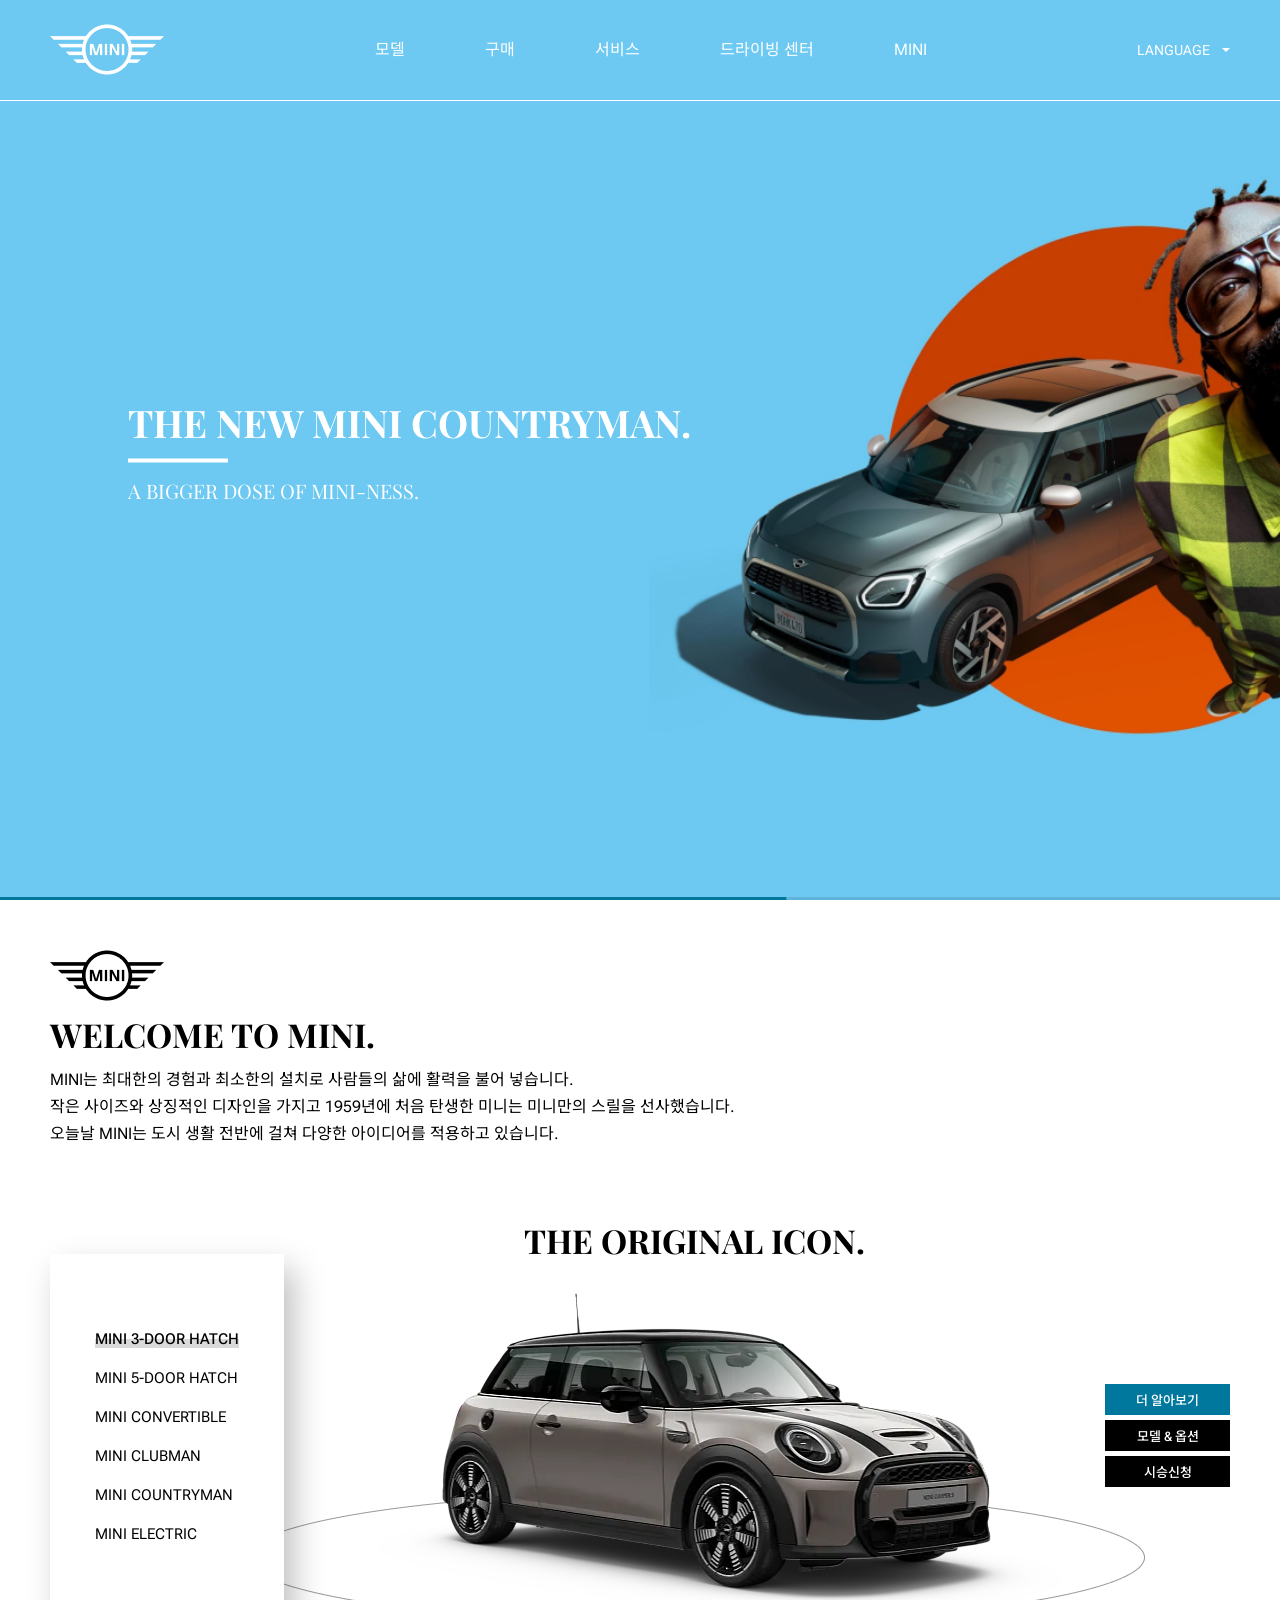
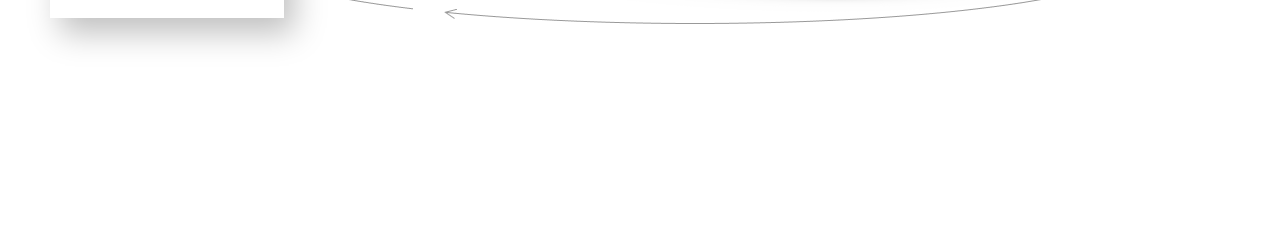
==== commit 0e40d2c9: "MINI/240531/4" ====
--- a/index.html
+++ b/index.html
@@ -15,8 +15,8 @@
   <link rel="stylesheet" href="css/MINI.css">
   <script src="https://cdn.jsdelivr.net/npm/swiper@11/swiper-bundle.min.js"></script>
   <script src="https://code.jquery.com/jquery-1.12.4.min.js"></script>
-  <script src="js/main.js"></script>
-  <script src="js/ismobile.js"></script>
+  <script src="JS/main.js"></script>
+  <script src="JS/ismobile.js"></script>
 
 </head>
 
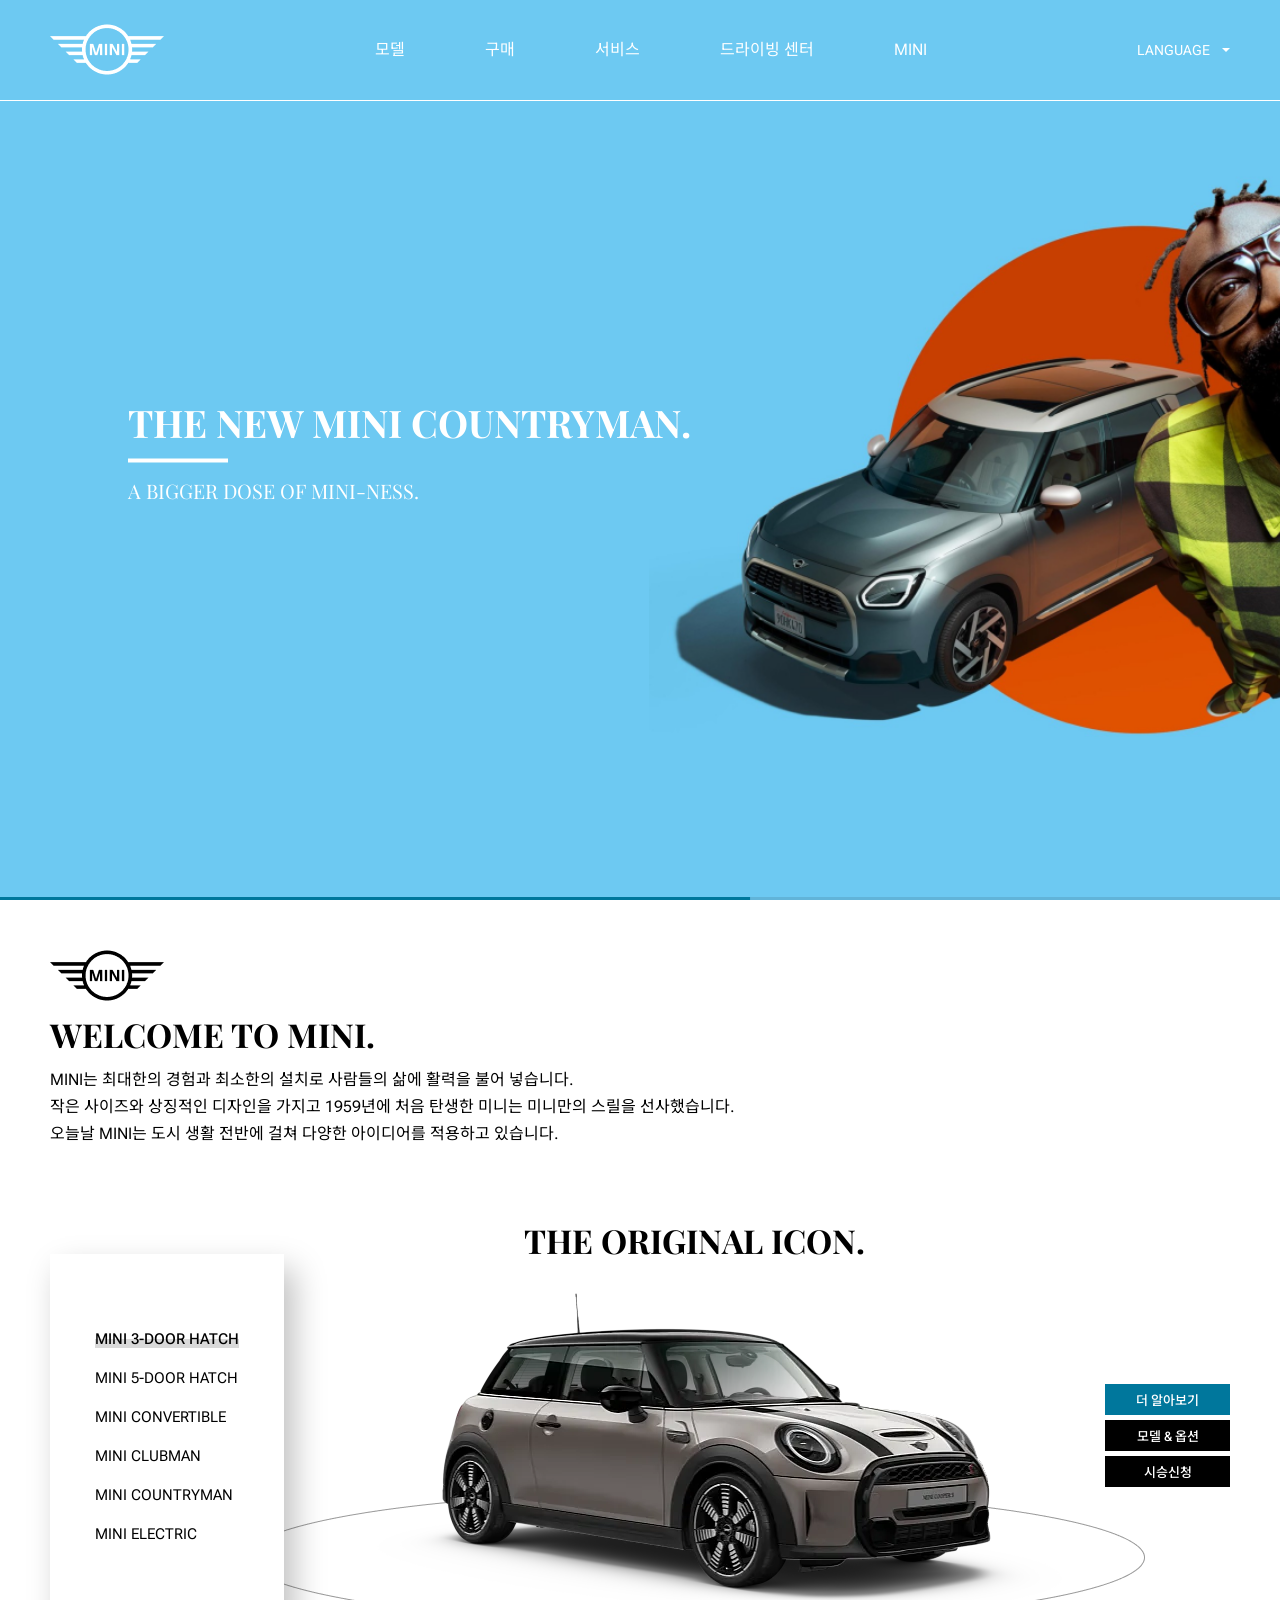
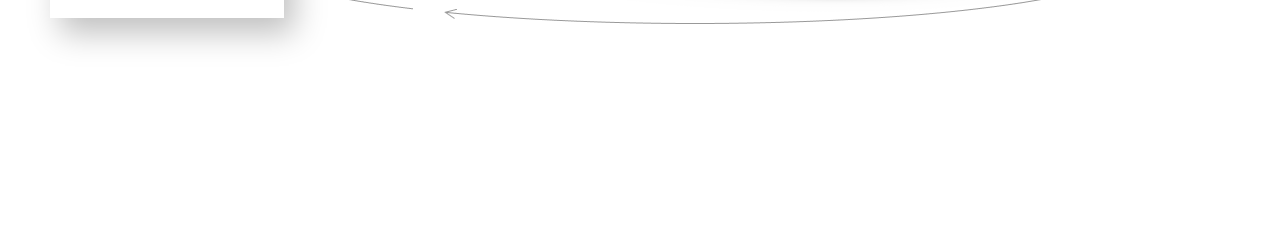
==== commit 9c4987ad: "MINI/240531/5" ====
--- a/index.html
+++ b/index.html
@@ -311,11 +311,11 @@
           <div class="swiper-wrapper">
             <div class="swiper-slide">
               <div class="desktop">
-                <img class="over" src="images/etc/slider1_hover.png" alt="">
+                <img class="over" src="images/etc/slider1_hover.png" alt="slider1">
                 <img class="default" src="images/etc/slider1.png" alt="slider1">
               </div>
               <div class="mobile">
-                <img class="over" src="images/etc/slider1_m_hover.png" alt="">
+                <img class="over" src="images/etc/slider1_m_hover.png" alt="slider1">
                 <img class="default" src="images/etc/slider1_m.png" alt="slider1">
               </div>
               <div class="desc">
@@ -327,11 +327,11 @@
             <div class="swiper-slide">
               <div class="desktop">
                 <img class="over" src="images/etc/slider2_hover.png" alt="slider2">
-                <img class="default" src="images/etc/slider2.png" alt="">
+                <img class="default" src="images/etc/slider2.png" alt="slider2">
               </div>
               <div class="mobile">
-                <img class="over" src="images/etc/slider2_m_hover.png" alt="">
-                <img class="default" src="images/etc/slider2_m.png" alt="slider1">
+                <img class="over" src="images/etc/slider2_m_hover.png" alt="slider2">
+                <img class="default" src="images/etc/slider2_m.png" alt="slider2">
               </div>
               <div class="desc">
                 <h4>THE NEW ALL-ELECTRIC MINI<br>COUNTRYMAN.</h4>
@@ -342,11 +342,11 @@
             <div class="swiper-slide">
               <div class="desktop">
                 <img class="over" src="images/etc/slider3_hover.png" alt="slider3">
-                <img class="default" src="images/etc/slider3.png" alt="">
+                <img class="default" src="images/etc/slider3.png" alt="slider3">
               </div>
               <div class="mobile">
                 <img class="over" src="images/etc/slider3_m_hover.png" alt="">
-                <img class="default" src="images/etc/slider3_m.png" alt="slider1">
+                <img class="default" src="images/etc/slider3_m.png" alt="slider3">
               </div>
               <div class="desc">
                 <h4>THE NEW ALL-ELECTRIC MINI<br>COOPER.</h4>
@@ -357,7 +357,7 @@
           </div>
           <div class="autoplay-progress">
             <svg viewBox="0 0 100 10">
-              <line x1="0" y1="0" x2="100" y2="0">
+              <line x1="0" y1="0" x2="100" y2="0" />
             </svg>
             <span></span>
           </div>
@@ -389,62 +389,27 @@
           <ul>
             <li class="active">
               <h4>THE ORIGINAL ICON.</h4>
-              <img src="images/3_door/car_0.png" alt="" draggable="false">
-              <div class="information">
-                <p class="seater">4인승</p>
-                <p class="luggage">211 – 731 L 트렁크 공간</p>
-                <p class="power">최고 출력: 100 KW (136 PS) – 141KW (192 PS)</p>
-              </div>
+              <img src="images/3_door/car_0.png" alt="MINI 3-Door Hatch" draggable="false">
             </li>
             <li>
               <h4>THE ORIGINAL ICON, BUT MORE DOORS.</h4>
-              <img src="images/5-door/car_0.png" alt="" draggable="false">
-              <div class="information">
-                <p class="seater">4인승</p>
-                <p class="luggage">211 – 731 L 트렁크 공간</p>
-                <p class="power">최고 출력: 100 KW (136 PS) – 141KW (192 PS)</p>
-              </div>
+              <img src="images/5-door/car_0.png" alt="MINI 5-Door Hatch" draggable="false">
             </li>
             <li>
               <h4>PURE UNFILTERED EXCITEMENT.</h4>
-              <img src="images/convertible/car_0.png" alt="" draggable="false">
-              <div class="information">
-                <p class="seater">4인승</p>
-                <p class="luggage">160 – 215 L 트렁크 공간</p>
-                <p class="power">최고 출력: 100 KW (136 PS) – 141 KW (192 PS)</p>
-              </div>
-
+              <img src="images/convertible/car_0.png" alt="MINI Convertible" draggable="false">
             </li>
             <li>
-              <h4>
-                <p>THE MOST REFINED, </p>SOPHISTICATED MINI EVER MADE.
-              </h4>
-              <img src="images/clubman/car_0.png" alt="" draggable="false">
-              <div class="information">
-                <p class="seater">5인승</p>
-                <p class="luggage">360 – 1250 L 트렁크 공간</p>
-                <p class="power">최고 출력: 100 KW (136 PS) – 141KW (192 PS)</p>
-              </div>
+              <h4>THE MOST REFINED, SOPHISTICATED MINI EVER MADE.</h4>
+              <img src="images/clubman/car_0.png" alt="MINI Clubman" draggable="false">
             </li>
             <li>
               <h4>GET READY TO START EXPLORING.</h4>
-              <img src="images/countryman/car_0.png" alt="" draggable="false">
-              <div class="information">
-                <p class="seater">5인승</p>
-                <p class="luggage">450 – 1390 L 트렁크 공간</p>
-                <p class="power">최고 출력: 100 KW (136 PS) – 141KW (192 PS)</p>
-              </div>
-
+              <img src="images/countryman/car_0.png" alt="MINI Countryman" draggable="false">
             </li>
             <li>
               <h4>THE FIRST ALL-ELECTRIC MINI.</h4>
-              <img class="elec" src="images/electric/car_0.png" alt="" draggable="false">
-              <div class="information">
-                <p class="seater">4인승</p>
-                <p class="luggage">211 – 731 L 트렁크 공간</p>
-                <p class="power">최고 출력: 135 kW (184 PS)</p>
-                <p class="acceration">0-100 km/h: 7.3초</p>
-              </div>
+              <img class="elec" src="images/electric/car_0.png" alt="MINI Electric" draggable="false">
             </li>
           </ul>
         </div>
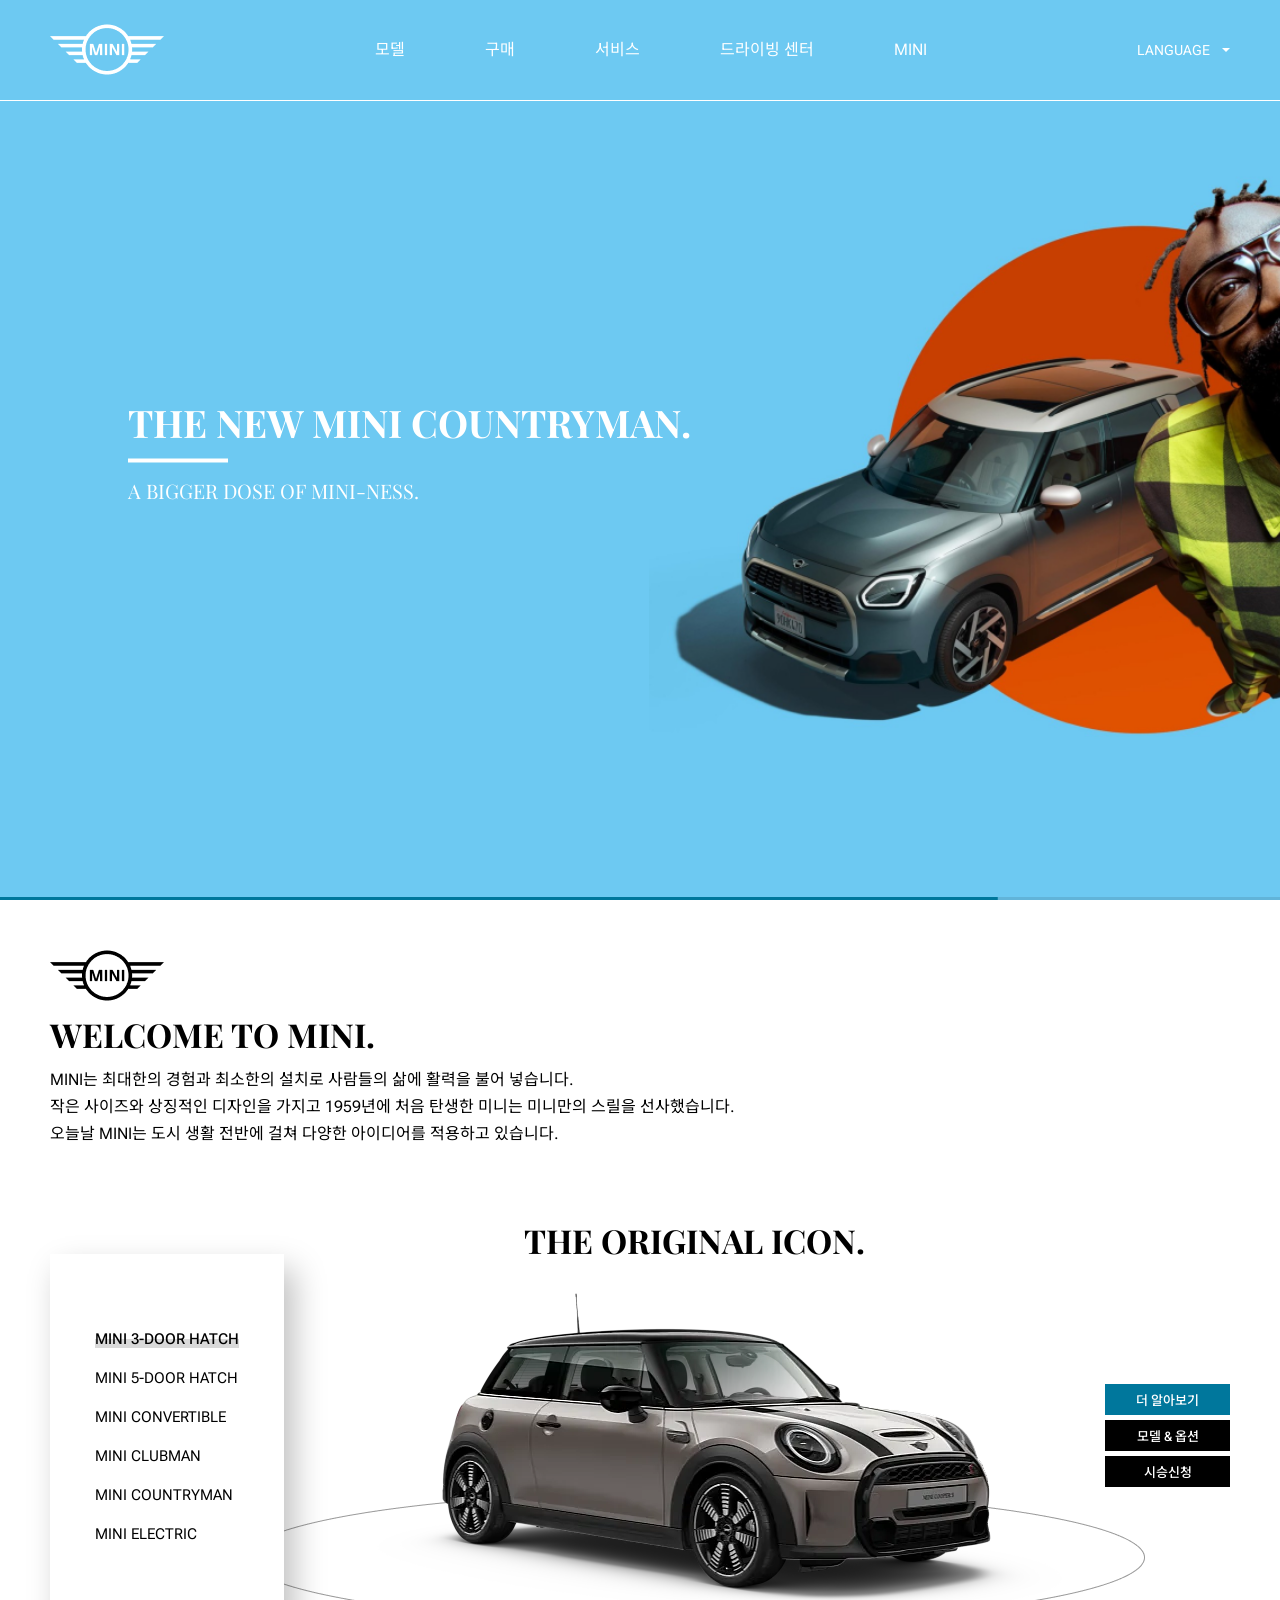
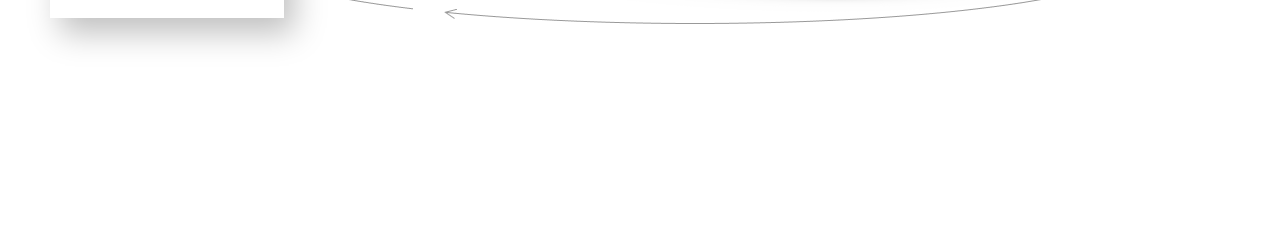
==== commit 5814a39d: "MINI/240613/1" ====
--- a/index.html
+++ b/index.html
@@ -15,9 +15,6 @@
   <link rel="stylesheet" href="css/MINI.css">
   <script src="https://cdn.jsdelivr.net/npm/swiper@11/swiper-bundle.min.js"></script>
   <script src="https://code.jquery.com/jquery-1.12.4.min.js"></script>
-  <script src="JS/main.js"></script>
-  <script src="JS/ismobile.js"></script>
-
 </head>
 
 <body>
@@ -423,6 +420,8 @@
       </div>
     </div>
   </div>
+  <script src="JS/main.js"></script>
+  <script src="JS/ismobile.js"></script>
 </body>
 
 </html>
